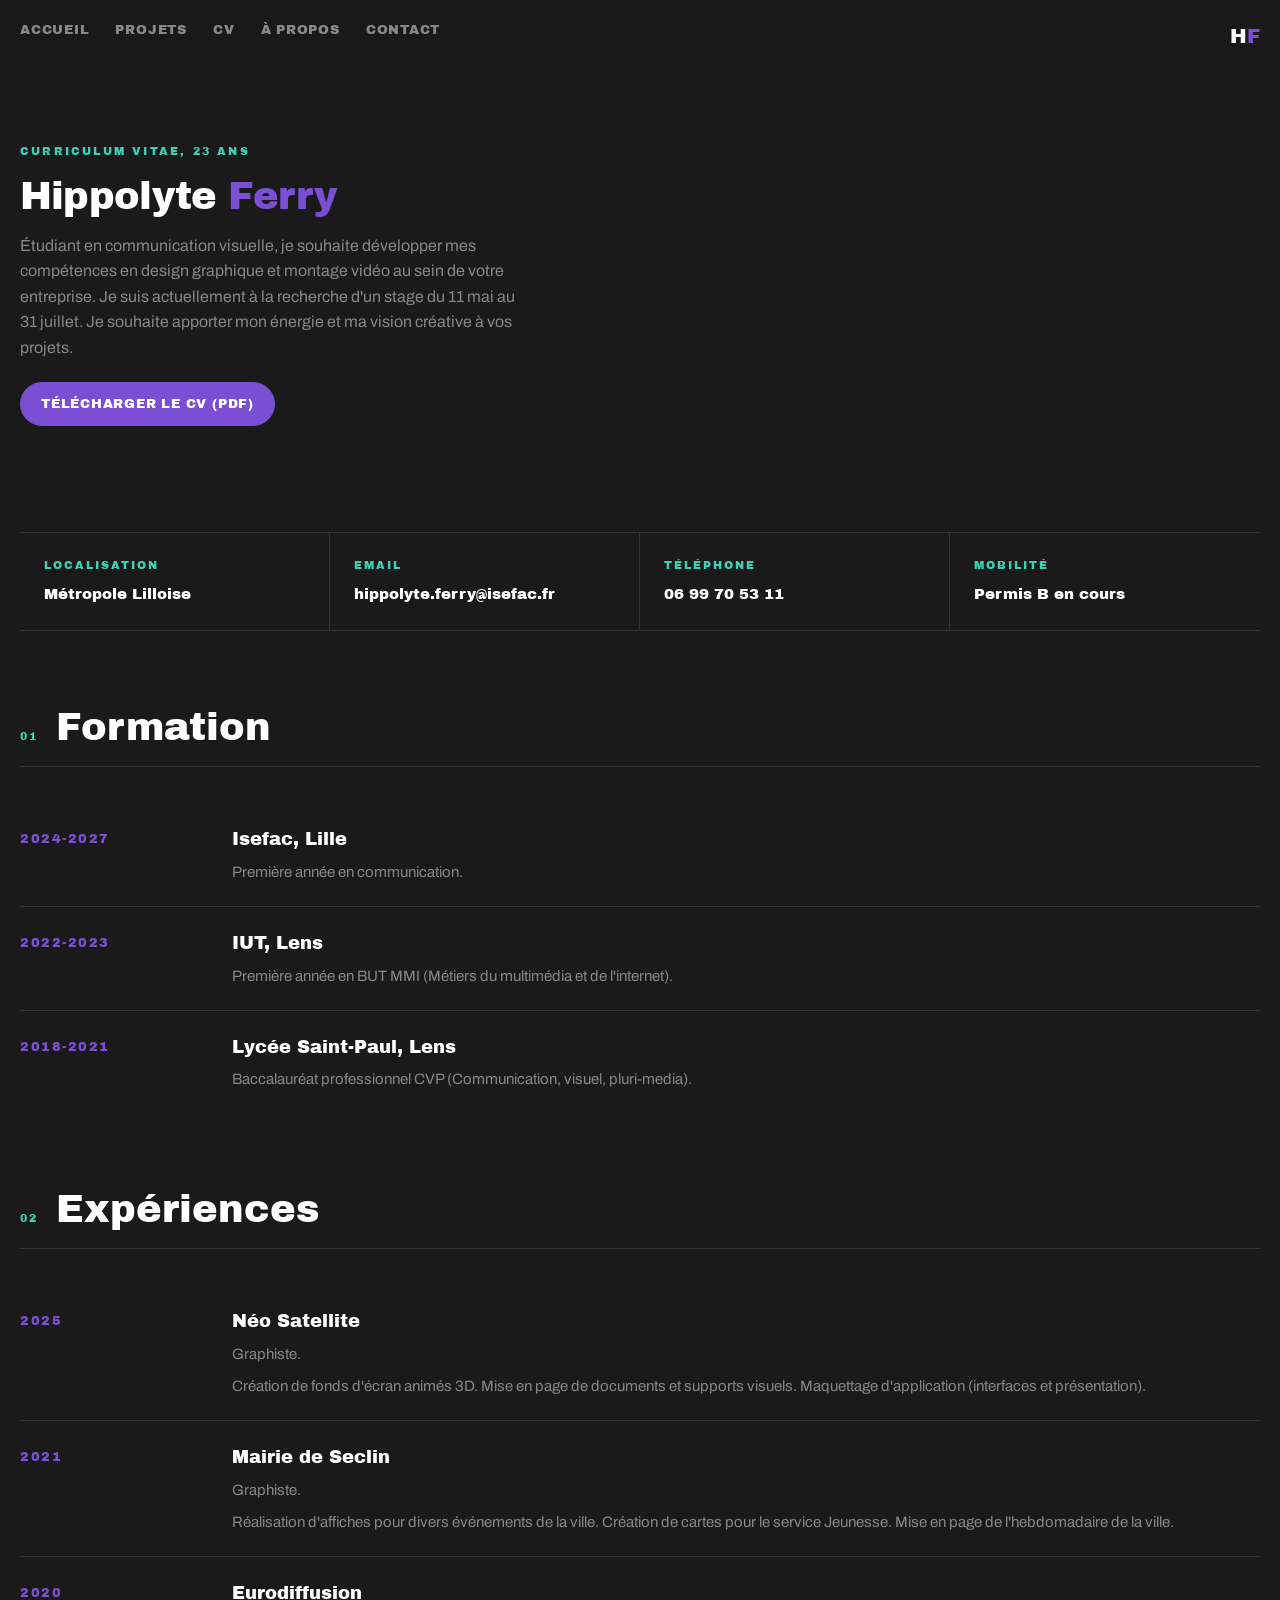
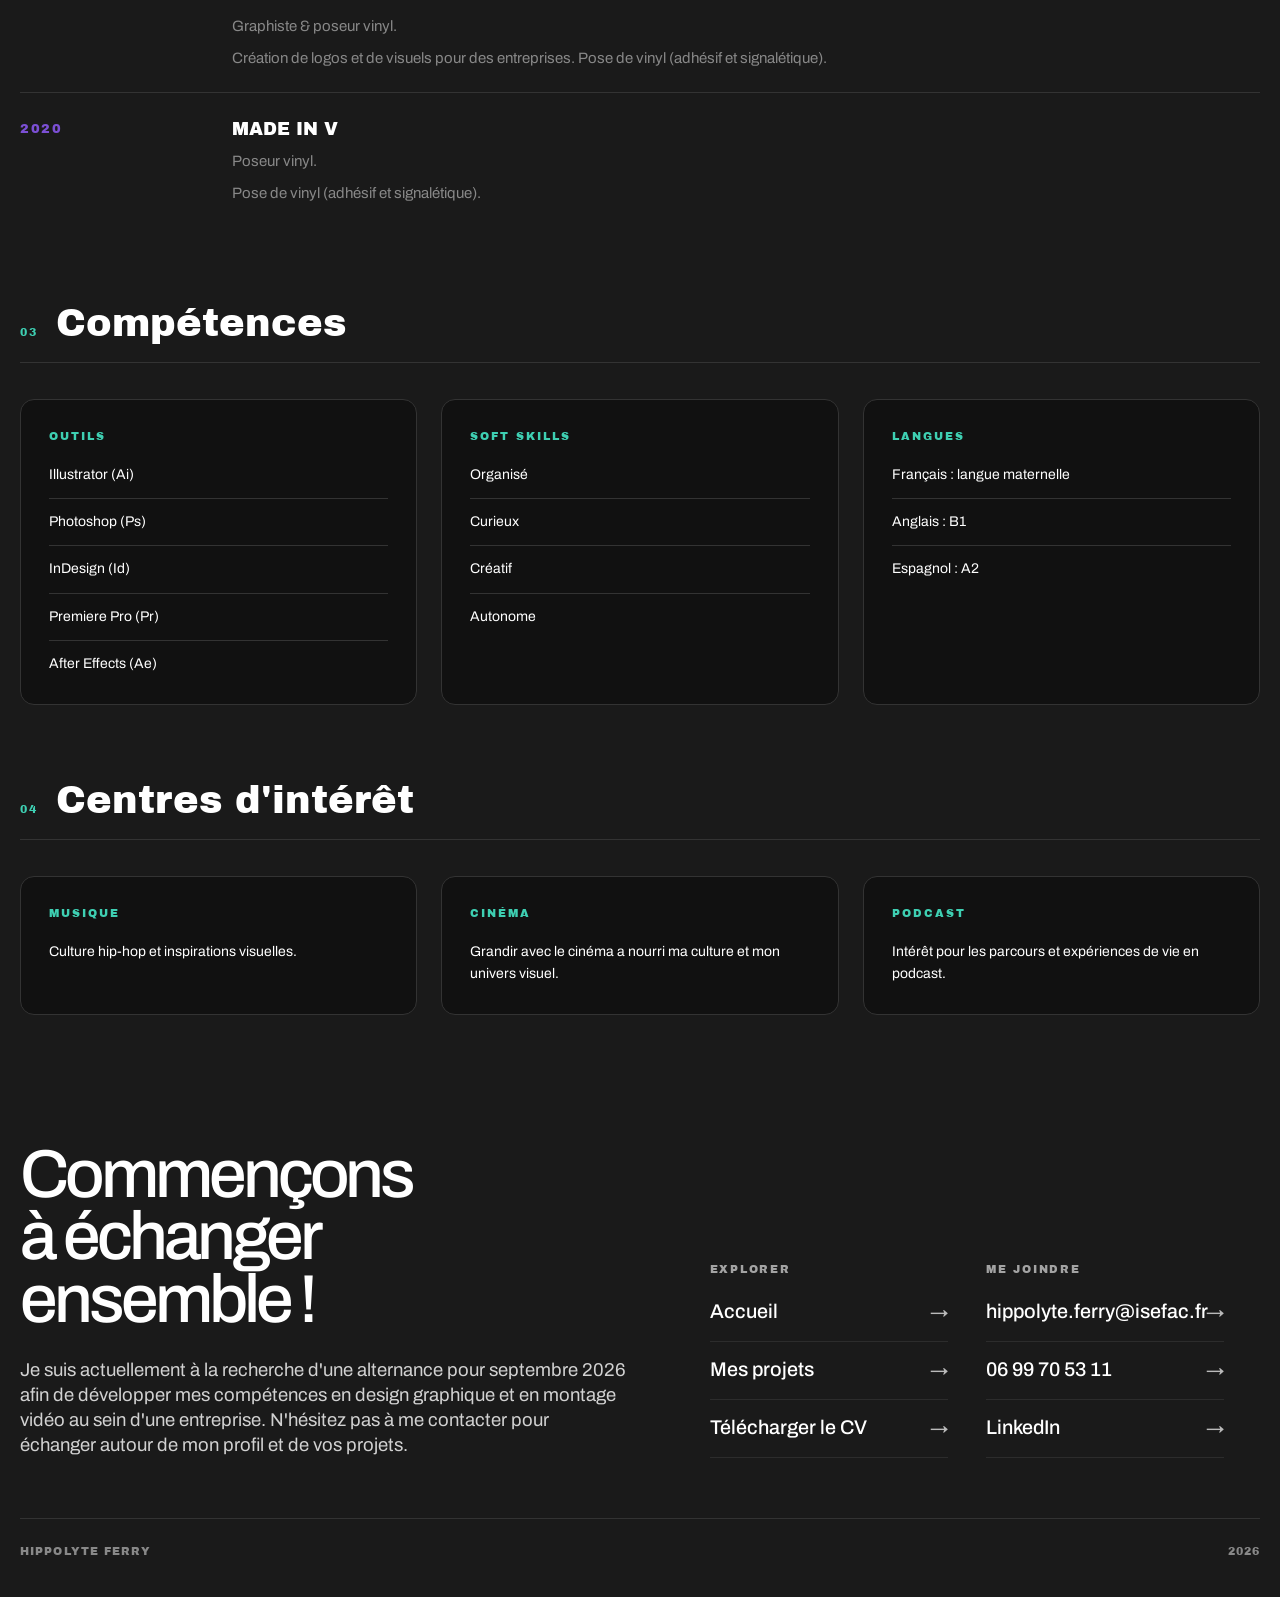
==== cv.html @ 92260481 "Initial portfolio upload" ====
<!DOCTYPE html>
<html lang="fr">
  <head>
    <meta charset="UTF-8" />
    <meta name="viewport" content="width=device-width, initial-scale=1.0" />
    <title>CV | Hippolyte Ferry</title>
    <meta name="description" content="Curriculum vitae d'Hippolyte Ferry, étudiant en communication visuelle, designer graphique et audiovisuel." />
    <link rel="preconnect" href="https://fonts.googleapis.com" />
    <link rel="preconnect" href="https://fonts.gstatic.com" crossorigin />
    <link href="https://fonts.googleapis.com/css2?family=Archivo:wght@400;500;600&family=Archivo+Black&display=swap" rel="stylesheet" />
    <link rel="stylesheet" href="styles.css" />
  </head>
  <body>
    <div class="scroll-progress" aria-hidden="true"></div>

    <div class="site-shell">
      <header class="site-header">
        <nav class="site-nav" aria-label="Navigation principale">
          <a href="index.html">Accueil</a>
          <a href="projets.html">Projets</a>
          <a href="cv.html">CV</a>
          <a href="index.html#about">À propos</a>
          <a href="index.html#contact">Contact</a>
        </nav>
        <a class="brand" href="index.html" aria-label="Retour à l'accueil">H<span>F</span></a>
      </header>

      <main id="top">
        <section class="case-intro reveal">
          <p class="eyebrow">Curriculum vitae, 23 ans</p>
          <h1>Hippolyte <em style="color:var(--c-purple);font-style:normal">Ferry</em></h1>
          <p class="case-lede">
            Étudiant en communication visuelle, je souhaite développer mes
            compétences en design graphique et montage vidéo au sein de votre
            entreprise. Je suis actuellement à la recherche d'un stage du
            11 mai au 31 juillet. Je souhaite apporter mon énergie et ma
            vision créative à vos projets.
          </p>
          <div class="hero-actions">
            <a class="button button--primary" href="assets/media/cv/cv-ferry-hippolyte.pdf" download>
              Télécharger le CV (PDF)
            </a>
          </div>
        </section>

        <section class="cv-meta reveal">
          <div class="cv-meta__item">
            <span>Localisation</span>
            <strong>Métropole Lilloise</strong>
          </div>
          <div class="cv-meta__item">
            <span>Email</span>
            <strong>hippolyte.ferry@isefac.fr</strong>
          </div>
          <div class="cv-meta__item">
            <span>Téléphone</span>
            <strong>06 99 70 53 11</strong>
          </div>
          <div class="cv-meta__item">
            <span>Mobilité</span>
            <strong>Permis B en cours</strong>
          </div>
        </section>

        <section class="cv-section">
          <header class="cv-section__head reveal">
            <p class="eyebrow">01</p>
            <h2>Formation</h2>
          </header>
          <div class="cv-timeline">
            <article class="cv-entry reveal">
              <div class="cv-entry__date"><span>2024-2027</span></div>
              <div class="cv-entry__body">
                <h3>Isefac, Lille</h3>
                <p>Première année en communication.</p>
              </div>
            </article>
            <article class="cv-entry reveal">
              <div class="cv-entry__date"><span>2022-2023</span></div>
              <div class="cv-entry__body">
                <h3>IUT, Lens</h3>
                <p>Première année en BUT MMI (Métiers du multimédia et de l'internet).</p>
              </div>
            </article>
            <article class="cv-entry reveal">
              <div class="cv-entry__date"><span>2018-2021</span></div>
              <div class="cv-entry__body">
                <h3>Lycée Saint-Paul, Lens</h3>
                <p>Baccalauréat professionnel CVP (Communication, visuel, pluri-media).</p>
              </div>
            </article>
          </div>
        </section>

        <section class="cv-section">
          <header class="cv-section__head reveal">
            <p class="eyebrow">02</p>
            <h2>Expériences</h2>
          </header>
          <div class="cv-timeline">
            <article class="cv-entry reveal">
              <div class="cv-entry__date"><span>2025</span></div>
              <div class="cv-entry__body">
                <h3>Néo Satellite</h3>
                <p>Graphiste.</p>
                <p>Création de fonds d'écran animés 3D. Mise en page de documents et supports visuels. Maquettage d'application (interfaces et présentation).</p>
              </div>
            </article>
            <article class="cv-entry reveal">
              <div class="cv-entry__date"><span>2021</span></div>
              <div class="cv-entry__body">
                <h3>Mairie de Seclin</h3>
                <p>Graphiste.</p>
                <p>Réalisation d'affiches pour divers événements de la ville. Création de cartes pour le service Jeunesse. Mise en page de l'hebdomadaire de la ville.</p>
              </div>
            </article>
            <article class="cv-entry reveal">
              <div class="cv-entry__date"><span>2020</span></div>
              <div class="cv-entry__body">
                <h3>Eurodiffusion</h3>
                <p>Graphiste & poseur vinyl.</p>
                <p>Création de logos et de visuels pour des entreprises. Pose de vinyl (adhésif et signalétique).</p>
              </div>
            </article>
            <article class="cv-entry reveal">
              <div class="cv-entry__date"><span>2020</span></div>
              <div class="cv-entry__body">
                <h3>MADE IN V</h3>
                <p>Poseur vinyl.</p>
                <p>Pose de vinyl (adhésif et signalétique).</p>
              </div>
            </article>
          </div>
        </section>

        <section class="cv-section">
          <header class="cv-section__head reveal">
            <p class="eyebrow">03</p>
            <h2>Compétences</h2>
          </header>
          <div class="cv-skills reveal">
            <div class="cv-skill-group">
              <span class="cv-skill-label">Outils</span>
              <ul>
                <li>Illustrator (Ai)</li>
                <li>Photoshop (Ps)</li>
                <li>InDesign (Id)</li>
                <li>Premiere Pro (Pr)</li>
                <li>After Effects (Ae)</li>
              </ul>
            </div>
            <div class="cv-skill-group">
              <span class="cv-skill-label">Soft skills</span>
              <ul>
                <li>Organisé</li>
                <li>Curieux</li>
                <li>Créatif</li>
                <li>Autonome</li>
              </ul>
            </div>
            <div class="cv-skill-group">
              <span class="cv-skill-label">Langues</span>
              <ul>
                <li>Français : langue maternelle</li>
                <li>Anglais : B1</li>
                <li>Espagnol : A2</li>
              </ul>
            </div>
          </div>
        </section>

        <section class="cv-section">
          <header class="cv-section__head reveal">
            <p class="eyebrow">04</p>
            <h2>Centres d'intérêt</h2>
          </header>
          <div class="cv-skills reveal">
            <div class="cv-skill-group">
              <span class="cv-skill-label">Musique</span>
              <ul>
                <li>Culture hip-hop et inspirations visuelles.</li>
              </ul>
            </div>
            <div class="cv-skill-group">
              <span class="cv-skill-label">Cinéma</span>
              <ul>
                <li>Grandir avec le cinéma a nourri ma culture et mon univers visuel.</li>
              </ul>
            </div>
            <div class="cv-skill-group">
              <span class="cv-skill-label">Podcast</span>
              <ul>
                <li>Intérêt pour les parcours et expériences de vie en podcast.</li>
              </ul>
            </div>
          </div>
        </section>

        <section class="contact-section reveal" id="contact" style="margin-top: clamp(80px, 10vw, 140px)">
          <div class="contact-layout">
            <div class="contact-copy">
              <h2>Commençons à échanger ensemble !</h2>
              <p class="contact-intro">
                Je suis actuellement à la recherche d'une alternance pour
                septembre 2026 afin de développer mes compétences en design
                graphique et en montage vidéo au sein d'une entreprise.
                N'hésitez pas à me contacter pour échanger autour de mon
                profil et de vos projets.
              </p>
            </div>

            <div class="contact-columns" aria-label="Liens de contact">
              <div class="contact-column">
                <span class="contact-column__label">Explorer</span>
                <a class="contact-link" href="index.html">
                  <span>Accueil</span>
                  <span class="contact-link__arrow" aria-hidden="true">&rarr;</span>
                </a>
                <a class="contact-link" href="projets.html">
                  <span>Mes projets</span>
                  <span class="contact-link__arrow" aria-hidden="true">&rarr;</span>
                </a>
                <a class="contact-link" href="assets/media/cv/cv-ferry-hippolyte.pdf" download>
                  <span>Télécharger le CV</span>
                  <span class="contact-link__arrow" aria-hidden="true">&rarr;</span>
                </a>
              </div>

              <div class="contact-column">
                <span class="contact-column__label">Me joindre</span>
                <a class="contact-link contact-link--primary" href="mailto:hippolyte.ferry@isefac.fr">
                  <span>hippolyte.ferry@isefac.fr</span>
                  <span class="contact-link__arrow" aria-hidden="true">&rarr;</span>
                </a>
                <a class="contact-link" href="tel:+33699705311">
                  <span>06 99 70 53 11</span>
                  <span class="contact-link__arrow" aria-hidden="true">&rarr;</span>
                </a>
                <a class="contact-link" href="https://www.linkedin.com/in/hippolyte-ferry-4ab2b821a/" target="_blank" rel="noreferrer">
                  <span>LinkedIn</span>
                  <span class="contact-link__arrow" aria-hidden="true">&rarr;</span>
                </a>
              </div>
            </div>
          </div>
        </section>
      </main>

      <footer class="site-footer">
        <span>Hippolyte Ferry</span>
        <span id="year"></span>
      </footer>
    </div>

    <button class="scroll-top" aria-label="Retour en haut">↑</button>

    <script src="script.js"></script>
  </body>
</html>
---- styles.css ----
:root {
  --c-bg: #1a1a1a;
  --c-bg-dark: #111111;
  --c-surface: #222222;
  --c-border: #333333;
  --c-white: #ffffff;
  --c-grey: #888888;
  --c-purple: #7b4fd4;
  --c-purple-light: #9d6fe8;
  --c-teal: #3ecfb2;
  --f-main: 'Archivo Black', sans-serif;
  --f-body: 'Archivo', sans-serif;
  --max-width: 1440px;
  --r-sm: 6px;
  --r-md: 14px;
  --r-lg: 24px;
  --r-pill: 999px;
  --radius-lg: var(--r-lg);
  --radius-md: var(--r-md);
  --radius-sm: var(--r-sm);
}

*, *::before, *::after { box-sizing: border-box; margin: 0; padding: 0; }

html { scroll-behavior: smooth; }

body {
  background: var(--c-bg);
  color: var(--c-white);
  font-family: var(--f-body);
  font-size: 16px;
  line-height: 1.6;
  -webkit-font-smoothing: antialiased;
}

img { display: block; width: 100%; }

a { color: inherit; text-decoration: none; }

a:focus-visible,
.button:focus-visible {
  outline: 2px solid var(--c-purple);
  outline-offset: 4px;
}

p { margin: 0; color: var(--c-grey); line-height: 1.6; }

h1, h2, h3 {
  margin: 0;
  font-family: var(--f-main);
  font-weight: 400;
}

ul { margin: 0; padding: 0; list-style: none; }

.site-shell {
  width: min(calc(100% - 40px), var(--max-width));
  margin: 0 auto;
}

/* ── HEADER ── */
.site-header {
  position: sticky;
  top: 0;
  z-index: 20;
  display: flex;
  align-items: center;
  justify-content: space-between;
  padding: 20px 0;
  background: rgba(26, 26, 26, 0.95);
  backdrop-filter: blur(10px);
  border-bottom: 1px solid transparent;
  transition: border-color 220ms ease;
}

.site-header.is-scrolled { border-bottom-color: var(--c-border); }

.brand {
  font-family: var(--f-main);
  font-size: 20px;
  color: var(--c-white);
  letter-spacing: 0;
  text-transform: none;
  transition: opacity 180ms ease;
}

.brand:hover { opacity: 0.8; }

.brand span { color: var(--c-purple); }

.site-nav {
  display: flex;
  gap: 26px;
  align-items: center;
}

.site-nav a {
  font-family: var(--f-main);
  font-size: 13px;
  letter-spacing: 0.06em;
  text-transform: uppercase;
  color: var(--c-grey);
  transition: color 180ms ease;
}

.site-nav a:hover { color: var(--c-purple-light); }
/* ── HERO ── */
.hero,
.project-hero {
  min-height: calc(100vh - 96px);
  display: grid;
  grid-template-columns: minmax(0, 1.15fr) minmax(300px, 0.85fr);
  align-items: center;
  gap: clamp(32px, 5vw, 72px);
  padding: clamp(36px, 6vw, 76px) 0 56px;
}

.hero-copy,
.project-hero__copy {
  display: grid;
  gap: 20px;
}

.hero-headline {
  font-family: var(--f-main);
  font-size: clamp(30px, 4.2vw, 52px);
  line-height: 1.08;
  color: var(--c-white);
  display: grid;
  gap: 6px;
  text-transform: uppercase;
}

.hero-headline .hero-line {
  display: block;
}

.hero-headline em {
  font-style: normal;
  color: var(--c-purple);
}

.hero-headline s {
  color: var(--c-white-60, rgba(255, 255, 255, 0.45));
  text-decoration-thickness: 3px;
  text-decoration-color: var(--c-teal);
  margin-right: 8px;
}

.hero-tags {
  display: flex;
  flex-wrap: wrap;
  align-items: center;
  gap: 14px;
  font-family: var(--f-main);
  font-size: 13px;
  letter-spacing: 0.18em;
  text-transform: uppercase;
  color: var(--c-white);
  margin-top: 6px;
}

.hero-tags .hero-star {
  color: var(--c-teal);
  font-size: 16px;
  line-height: 1;
}

.eyebrow {
  font-family: var(--f-main);
  font-size: 11px;
  text-transform: uppercase;
  letter-spacing: 0.2em;
  color: var(--c-teal);
}

.hero-actions {
  display: flex;
  flex-wrap: wrap;
  gap: 16px;
  margin-top: 6px;
}

/* ── BUTTONS ── */
.button {
  display: inline-flex;
  align-items: center;
  justify-content: center;
  min-height: 44px;
  padding: 0 20px;
  border-radius: var(--r-pill);
  border: 1px solid var(--c-border);
  font-family: var(--f-main);
  font-size: 13px;
  letter-spacing: 0.06em;
  text-transform: uppercase;
  transition: transform 180ms ease, background 180ms ease, border-color 180ms ease, color 180ms ease;
}

.button--primary {
  background: var(--c-purple);
  color: var(--c-white);
  border-color: var(--c-purple);
}

.button--primary:hover {
  transform: translateY(-2px);
  background: var(--c-purple-light);
  border-color: var(--c-purple-light);
}

.button--ghost {
  background: transparent;
  color: var(--c-white);
}

.button--ghost:hover {
  transform: translateY(-2px);
  border-color: var(--c-purple);
  color: var(--c-purple-light);
}

/* ── HERO PANEL ── */
.hero-panel,
.project-hero__media {
  position: relative;
}

.panel-frame,
.project-hero__media img,
.project-note,
.about-card,
.contact-section,
.overview-card {
  border-radius: var(--r-lg);
  background: var(--c-bg-dark);
  border: 1px solid var(--c-border);
  overflow: hidden;
}

.project-media {
  border-radius: 0;
  background: var(--c-bg-dark);
  border: 1px solid var(--c-border);
  overflow: hidden;
}

.story-media,
.gallery-panel {
  border-radius: 0;
  background: transparent;
  overflow: hidden;
}

.panel-frame { padding: 28px; }

.panel-kicker {
  max-width: 18rem;
  font-size: 0.95rem;
  color: var(--c-grey);
}

.panel-stack {
  display: grid;
  grid-template-columns: repeat(2, minmax(0, 1fr));
  gap: 14px;
  margin: 28px 0;
}

.panel-stat {
  padding: 18px;
  border-radius: var(--r-sm);
  background: var(--c-surface);
  border: 1px solid var(--c-border);
}

.panel-stat span,
.overview-card span {
  display: block;
  margin-bottom: 10px;
  font-family: var(--f-main);
  font-size: 11px;
  text-transform: uppercase;
  letter-spacing: 0.18em;
  color: var(--c-grey);
}

.panel-stat strong {
  font-family: var(--f-main);
  font-size: 14px;
  font-weight: 400;
  color: var(--c-white);
  line-height: 1.35;
}

.hero-photo {
  position: relative;
  display: flex;
  align-items: center;
  justify-content: center;
}

.photo-sticker {
  position: relative;
  width: 100%;
  max-width: 420px;
  aspect-ratio: 1;
  border-radius: 50%;
  overflow: hidden;
  border: 6px solid var(--c-purple-light);
  box-shadow:
    0 0 0 2px var(--c-purple),
    0 24px 60px rgba(123, 79, 212, 0.4);
  transform: rotate(-6deg);
  transition: transform 400ms ease;
  background: var(--c-bg-dark);
}

.photo-sticker:hover { transform: rotate(0deg) scale(1.03); }

.photo-sticker img {
  width: 100%;
  height: 100%;
  object-fit: cover;
  display: block;
}

.about-folder {
  max-width: min(100%, 780px);
}

.about-folder__body {
  padding: clamp(24px, 2.8vw, 34px);
}

.about-folder__body h2,
.about-folder__body h3 {
  font-size: clamp(1.4rem, 2vw, 1.8rem);
}

.about-folder__body .about-text {
  max-width: 39rem;
}

.about-folder__body .about-text p {
  font-size: clamp(1.02rem, 1.2vw, 1.14rem);
  line-height: 1.55;
}

/* ── SECTIONS ── */
.section-heading,
.projects-toolbar,
.contact-section,
.project-overview,
.story-grid,
.gallery-grid,
.next-project {
  margin-top: clamp(56px, 7vw, 96px);
}

.heading-row {
  display: grid;
  grid-template-columns: minmax(0, 1.2fr) minmax(260px, 0.7fr);
  gap: 24px;
  align-items: end;
}

.heading-row h2,
.overview-copy h2,
.story-text h2,
.contact-section h2 {
  max-width: 16ch;
  font-size: clamp(1.9rem, 3.4vw, 3rem);
  line-height: 1.02;
  color: var(--c-white);
}

/* ── FILTER ── */
.projects-toolbar {
  display: flex;
  align-items: center;
  justify-content: space-between;
  gap: 20px;
}

.filter-group {
  display: flex;
  flex-wrap: wrap;
  gap: 12px;
}

.filter-chip {
  appearance: none;
  border: 1px solid var(--c-border);
  background: transparent;
  color: var(--c-grey);
  min-height: 40px;
  padding: 0 18px;
  border-radius: var(--r-sm);
  font-family: var(--f-main);
  font-size: 11px;
  letter-spacing: 0.12em;
  text-transform: uppercase;
  cursor: pointer;
  transition: color 180ms ease, border-color 180ms ease, background 180ms ease;
}

.filter-chip:hover {
  color: var(--c-purple-light);
  border-color: var(--c-purple);
}

.filter-chip.is-active {
  background: var(--c-purple);
  color: var(--c-white);
  border-color: var(--c-purple);
}

/* ── PROJECTS GRID ── */
.projects-grid {
  display: grid;
  grid-template-columns: 1fr 1fr;
  gap: 16px;
  margin-top: 24px;
}

.project-card,
.project-note { min-height: 0; }

.project-card {
  position: relative;
  display: block;
  border-radius: var(--r-md);
  overflow: hidden;
  cursor: pointer;
}

/* Image remplit toute la carte */
.project-card .project-media {
  aspect-ratio: 16 / 9;
  position: relative;
  overflow: hidden;
}

.project-card .project-media img,
.project-card .project-media video {
  width: 100%;
  height: 100%;
  object-fit: cover;
  object-position: center;
  display: block;
  transition: transform 600ms cubic-bezier(0.25, 0.46, 0.45, 0.94);
}

.project-card:hover .project-media img,
.project-card:hover .project-media video {
  transform: scale(1.06);
}

.project-card[hidden] { display: none; }

/* Rectangle pleine largeur */
.project-card--full { grid-column: 1 / -1; }
.project-card--full .project-media { aspect-ratio: 16 / 7; }

.project-note {
  grid-column: 1 / -1;
  padding: 22px;
  display: grid;
  align-content: end;
  gap: 16px;
  background: var(--c-surface);
  border: 1px solid var(--c-border);
  border-radius: var(--r-md);
}

.project-note h3 {
  font-size: clamp(1.5rem, 2.6vw, 2.4rem);
  line-height: 1.0;
  max-width: 9ch;
  color: var(--c-white);
}

.project-media {
  position: relative;
  border-radius: 0;
  border: 0;
  background: var(--c-surface);
  overflow: hidden;
}

/* ── PLACEHOLDERS ── */
.project-placeholder {
  display: flex;
  align-items: center;
  justify-content: center;
  min-height: 170px;
  position: relative;
}

.project-placeholder::after {
  content: "";
  position: absolute;
  inset: 0;
  background:
    repeating-linear-gradient(
      45deg,
      transparent 0,
      transparent 14px,
      rgba(255, 255, 255, 0.02) 14px,
      rgba(255, 255, 255, 0.02) 15px
    );
  pointer-events: none;
}

.placeholder-label {
  font-family: var(--f-main);
  font-size: clamp(56px, 8vw, 96px);
  color: rgba(255, 255, 255, 0.12);
  letter-spacing: 0.05em;
  position: relative;
  z-index: 1;
}

.placeholder--01 { background: linear-gradient(135deg, #2a1a55, #111111); }
.placeholder--02 { background: linear-gradient(135deg, #1a2d3a, #111111); }
.placeholder--03 { background: linear-gradient(135deg, #3a1a2a, #111111); }
.placeholder--04 { background: linear-gradient(135deg, #1a3a2a, #111111); }
.placeholder--05 { background: linear-gradient(135deg, #3a2a1a, #111111); }
.placeholder--06 { background: linear-gradient(135deg, #2a1a3a, #111111); }
.placeholder--audio-01 { background: linear-gradient(135deg, var(--c-purple), #1a1a1a); }
.placeholder--audio-02 { background: linear-gradient(135deg, #111111, var(--c-purple) 80%, var(--c-teal)); }

.project-card--poster .project-media {
  padding: 18px;
  background: var(--c-surface);
}

.project-card--poster .project-media img {
  object-fit: contain;
  object-position: center top;
}

.project-card--showcase {
  grid-template-rows: clamp(240px, 24vw, 360px) auto;
}

.project-card--showcase .project-media {
  padding: 18px;
  background: var(--c-surface);
}

.project-card--showcase .project-media img {
  object-fit: contain;
  object-position: center;
}

.project-media img {
  height: 100%;
  object-fit: cover;
}

.project-hero__media img,
.story-media img,
.gallery-panel img {
  height: auto;
  width: 100%;
  display: block;
  object-fit: contain;
}

.project-meta {
  position: absolute;
  bottom: 0;
  left: 0;
  right: 0;
  padding: clamp(16px, 2vw, 28px);
  padding-top: clamp(48px, 8vw, 80px);
  background: linear-gradient(to top, rgba(0,0,0,0.82) 0%, rgba(0,0,0,0.4) 60%, transparent 100%);
  display: flex;
  flex-direction: column;
  gap: 6px;
  transition: opacity 220ms ease;
}

/* Description masquée par défaut, visible au hover */
.project-meta > span:not(.project-category) {
  font-size: 13px;
  line-height: 1.5;
  color: rgba(255,255,255,0.72);
  max-width: 52ch;
  opacity: 0;
  transform: translateY(6px);
  transition: opacity 250ms ease, transform 250ms ease;
}

.project-card:hover .project-meta > span:not(.project-category) {
  opacity: 1;
  transform: translateY(0);
}

.project-category {
  display: inline-flex;
  align-items: center;
  width: fit-content;
  min-height: 24px;
  padding: 0 10px;
  border-radius: var(--r-sm);
  background: rgba(255,255,255,0.12);
  border: 1px solid rgba(255,255,255,0.18);
  backdrop-filter: blur(6px);
  font-family: var(--f-main);
  font-size: 10px;
  letter-spacing: 0.12em;
  text-transform: uppercase;
  color: rgba(255,255,255,0.8);
}

.project-meta p {
  font-family: var(--f-main);
  font-size: 11px;
  letter-spacing: 0.18em;
  text-transform: uppercase;
  color: rgba(255,255,255,0.6);
}

.project-meta h3 {
  font-size: clamp(1rem, 1.4vw, 1.4rem);
  line-height: 1.1;
  color: var(--c-white);
}

/* ── ABOUT ── */
.about-section {
  padding: clamp(64px, 10vw, 112px) 0;
  border-top: 1px solid var(--c-border);
}

.about-grid {
  display: grid;
  grid-template-columns: 1fr 1fr;
  gap: clamp(40px, 6vw, 96px);
  margin-top: clamp(28px, 3.5vw, 44px);
  align-items: start;
}

.about-main h2 {
  font-size: clamp(2rem, 3.6vw, 3.4rem);
  line-height: 1.05;
  letter-spacing: -0.02em;
  margin-bottom: clamp(20px, 2.5vw, 32px);
}

.about-lead {
  font-family: var(--f-body);
  font-size: 1.05rem;
  line-height: 1.75;
  color: rgba(255, 255, 255, 0.72);
}

.about-side p {
  font-family: var(--f-body);
  font-size: 0.92rem;
  line-height: 1.75;
  color: rgba(255, 255, 255, 0.5);
  margin-bottom: 16px;
}

.about-tags {
  list-style: none;
  padding: 0;
  margin-top: clamp(24px, 3vw, 36px);
  display: flex;
  flex-wrap: wrap;
  gap: 8px;
}

.about-tags li {
  font-family: var(--f-body);
  font-size: 11px;
  letter-spacing: 0.1em;
  text-transform: uppercase;
  color: var(--c-teal);
  border: 1px solid rgba(62, 207, 178, 0.3);
  border-radius: var(--r-pill);
  padding: 6px 14px;
}

@media (max-width: 768px) {
  .about-grid { grid-template-columns: 1fr; }
}

/* ── ABOUT FOLDER ── */
.about-folder {
  width: min(820px, 100%);
  margin: clamp(48px, 7vw, 88px) auto clamp(24px, 4vw, 56px);
  transform-origin: center;
}

.about-folder.reveal {
  opacity: 0;
  transition: transform 400ms ease, opacity 650ms ease;
  transform: perspective(1100px) translateY(24px) rotate(-0.8deg)
    rotateX(var(--about-rx, 0deg)) rotateY(var(--about-ry, 0deg)) scale(var(--about-sc, 1));
}

.about-folder.reveal.is-visible {
  opacity: 1;
  transform: perspective(1100px) translateY(0) rotate(-0.8deg)
    rotateX(var(--about-rx, 0deg)) rotateY(var(--about-ry, 0deg)) scale(var(--about-sc, 1));
}

.about-folder.is-hovered { --about-sc: 1.005; }

.about-folder__tabs {
  display: flex;
  gap: 10px;
  padding-left: clamp(20px, 4vw, 40px);
  position: relative;
  z-index: 2;
}

.about-folder__tab {
  display: inline-flex;
  align-items: center;
  gap: 10px;
  padding: 14px 24px 26px;
  margin-bottom: -18px;
  border-radius: 18px 18px 0 0;
  font-family: var(--f-main);
  font-size: clamp(11px, 1.1vw, 13px);
  letter-spacing: 0.04em;
  text-transform: uppercase;
  color: rgba(255, 255, 255, 0.55);
  background: var(--c-surface);
  transition: color 0.2s ease, transform 0.2s ease;
}

.about-folder__tab.is-active {
  background: var(--c-purple);
  color: var(--c-white);
}

.about-folder__tab--accent {
  background: var(--c-teal);
  color: #08110f;
}

.about-folder__hex {
  width: 16px;
  height: 16px;
  background: currentColor;
  opacity: 0.85;
  clip-path: polygon(50% 0, 100% 25%, 100% 75%, 50% 100%, 0 75%, 0 25%);
}

.about-folder__body {
  position: relative;
  border-radius: clamp(18px, 2vw, 26px);
  background: var(--c-purple);
  padding: clamp(28px, 3.4vw, 44px);
  overflow: hidden;
  box-shadow:
    0 2px 0 rgba(255, 255, 255, 0.14) inset,
    0 36px 70px -24px rgba(0, 0, 0, 0.7),
    0 18px 40px -28px rgba(123, 79, 212, 0.7);
}

.about-folder__body::after {
  content: "";
  position: absolute;
  inset: 0;
  background: radial-gradient(
    260px circle at var(--about-mx, 50%) var(--about-my, 0%),
    rgba(255, 255, 255, 0.1),
    transparent 60%
  );
  opacity: 0;
  transition: opacity 280ms ease;
  pointer-events: none;
}

.about-folder.is-hovered .about-folder__body::after { opacity: 0.65; }

/* apparition en cascade */
.about-folder.is-armed .about-anim {
  opacity: 0;
  transform: translateY(16px);
}

.about-anim {
  transition: opacity 650ms ease, transform 650ms ease;
}

.about-folder.is-revealed .about-anim {
  opacity: 1;
  transform: none;
}

/* surlignage progressif au scroll — chaque mot s'illumine */
.about-word {
  --word-progress: 0;
  display: inline-block;
  color: var(--c-white);
  opacity: var(--word-opacity, 0.18);
  transform: translate3d(0, var(--word-shift, 0.32em), 0);
  text-shadow: 0 0 var(--word-glow, 0px) rgba(255, 255, 255, 0.16);
  transition:
    opacity 180ms linear,
    transform 180ms ease-out,
    text-shadow 180ms ease-out,
    color 180ms ease;
}

.about-word.is-lit {
  opacity: 1;
  transform: translate3d(0, 0, 0);
  color: var(--c-white);
}

/* mots-clés surlignés — balayage teal */
.about-kw {
  position: relative;
  color: var(--c-white);
  padding: 0 3px;
  border-radius: 4px;
  background-image: linear-gradient(var(--c-teal), var(--c-teal));
  background-repeat: no-repeat;
  background-position: 0 92%;
  background-size: 0% 0.16em;
  transition: background-size 600ms cubic-bezier(0.22, 1, 0.36, 1), color 220ms ease;
  cursor: default;
}

.about-folder.is-revealed .about-kw { background-size: 100% 0.16em; }

/* au survol : le trait se remplit en pavé teal */
.about-folder.is-revealed .about-kw:hover {
  background-size: 100% 100%;
  background-position: 0 0;
  color: #08110f;
}

.about-folder.is-revealed .about-kw:hover .about-word { color: #08110f; }

.about-folder__pill {
  display: inline-flex;
  align-items: center;
  padding: 9px 20px;
  border-radius: var(--r-pill);
  background: var(--c-teal);
  color: #08110f;
  font-family: var(--f-main);
  font-size: clamp(12px, 1.2vw, 14px);
  letter-spacing: 0.01em;
}

.about-folder__title {
  margin-top: 0;
  font-family: var(--f-main);
  font-size: clamp(1.7rem, 3vw, 2.6rem);
  line-height: 1.04;
  color: var(--c-white);
  max-width: 22ch;
}

.about-folder__body .about-text {
  position: relative;
  margin-top: clamp(18px, 2.2vw, 26px);
  max-width: 70ch;
  display: grid;
  gap: 13px;
}

.about-folder__body .about-text::after {
  content: "";
  position: absolute;
  inset: -6% -8%;
  background: linear-gradient(
    90deg,
    transparent 0%,
    rgba(255, 255, 255, 0.02) 34%,
    rgba(255, 255, 255, 0.1) 50%,
    rgba(255, 255, 255, 0.02) 66%,
    transparent 100%
  );
  opacity: var(--about-sheen-opacity, 0);
  transform: translate3d(var(--about-sheen-x, -60%), 0, 0);
  transition: opacity 180ms linear, transform 180ms linear;
  pointer-events: none;
  mix-blend-mode: screen;
}

.about-folder__body .about-text p {
  color: rgba(255, 255, 255, 0.82);
  font-size: 1rem;
  line-height: 1.7;
}

.about-folder__body .about-text .about-lead {
  color: var(--c-white);
  font-size: 1.1rem;
  line-height: 1.6;
}

/* ── CONTACT ── */
.contact-section {
  position: relative;
  margin-top: clamp(80px, 10vw, 140px);
  margin-bottom: 60px;
  padding: 0;
  border: 0;
  border-radius: 0;
  background: transparent;
  overflow: visible;
}

.contact-layout {
  display: grid;
  grid-template-columns: minmax(0, 1.08fr) minmax(420px, 0.92fr);
  gap: clamp(54px, 8vw, 138px);
  align-items: start;
}

.contact-copy {
  display: grid;
  gap: 28px;
  max-width: 820px;
}

.contact-section h2 {
  max-width: 8.4ch;
  font-family: var(--f-body);
  font-size: clamp(4rem, 5.55vw, 5.9rem);
  font-weight: 500;
  line-height: 0.92;
  letter-spacing: -0.06em;
  color: var(--c-white);
}

.contact-intro {
  max-width: 38rem;
  color: rgba(255, 255, 255, 0.8);
  font-size: clamp(1.3rem, 1.8vw, 1.75rem);
  line-height: 1.28;
}

.contact-columns {
  display: grid;
  grid-template-columns: repeat(2, minmax(0, 1fr));
  gap: 24px clamp(24px, 3vw, 44px);
  align-self: end;
  padding-top: clamp(14px, 4vw, 52px);
  padding-right: clamp(22px, 2.8vw, 48px);
}

.contact-column {
  display: grid;
  align-content: start;
}

.contact-column__label {
  display: inline-block;
  margin-bottom: 6px;
  font-family: var(--f-main);
  font-size: 11px;
  letter-spacing: 0.16em;
  text-transform: uppercase;
  color: rgba(255, 255, 255, 0.6);
}

.contact-link {
  display: flex;
  align-items: center;
  justify-content: space-between;
  gap: 18px;
  min-height: 58px;
  padding: 10px 0;
  border-bottom: 1px solid rgba(255, 255, 255, 0.08);
  font-family: var(--f-body);
  font-size: clamp(1.05rem, 1.55vw, 1.45rem);
  font-weight: 500;
  line-height: 1.05;
  color: var(--c-white);
  transition: color 180ms ease, border-color 180ms ease, transform 180ms ease;
}

.contact-link--primary {
  color: var(--c-white);
}

.contact-link__arrow {
  flex: 0 0 auto;
  font-size: 1.15rem;
  color: rgba(255, 255, 255, 0.7);
  transition: transform 180ms ease, color 180ms ease;
}

.contact-link:hover {
  color: var(--c-purple-light);
  border-color: rgba(123, 79, 212, 0.45);
  transform: translateX(6px);
}

.contact-link:hover .contact-link__arrow {
  color: var(--c-white);
  transform: translateX(4px);
}

/* ── FOOTER ── */
.site-footer {
  display: flex;
  justify-content: space-between;
  gap: 16px;
  padding: 0 0 36px;
  color: var(--c-grey);
  font-family: var(--f-main);
  font-size: 11px;
  letter-spacing: 0.1em;
  text-transform: uppercase;
  border-top: 1px solid var(--c-border);
  padding-top: 24px;
}

/* ── SCROLL TO TOP ── */
.scroll-top {
  position: fixed;
  bottom: 32px;
  right: 32px;
  width: 44px;
  height: 44px;
  border-radius: 50%;
  background: var(--c-grey);
  color: var(--c-white);
  border: none;
  cursor: pointer;
  display: flex;
  align-items: center;
  justify-content: center;
  font-size: 18px;
  z-index: 50;
  opacity: 0;
  pointer-events: none;
  transition: background 200ms ease, opacity 200ms ease;
}

.scroll-top.is-visible { opacity: 1; pointer-events: auto; }
.scroll-top:hover { background: var(--c-purple); }

/* ── PROJECT PAGES ── */
.project-page .site-shell {
  width: min(calc(100% - 48px), 1120px);
}

.project-hero__media img { min-height: 0; max-height: min(90vh, 900px); width: 100%; height: auto; }

/* ═══════════════════════════════════════════
   CASE STUDY — structured project page
   ═══════════════════════════════════════════ */

/* Scroll progress bar */
.scroll-progress { display: none; }

/* Intro section — text only */
.case-intro {
  max-width: 720px;
  padding: clamp(36px, 4.5vw, 64px) 0 clamp(20px, 2.6vw, 36px);
  display: grid;
  gap: 16px;
}
.case-intro h1 {
  font-size: clamp(1.9rem, 3vw, 2.8rem);
  line-height: 1.05;
  color: var(--c-white);
  letter-spacing: -0.02em;
}
.case-lede {
  font-size: 1rem;
  color: var(--c-grey);
  max-width: 56ch;
  line-height: 1.6;
}

/* Feature block — cover + sidebar infos */
.case-feature {
  display: grid;
  grid-template-columns: minmax(0, 1.6fr) minmax(240px, 0.8fr);
  gap: clamp(20px, 2.2vw, 30px);
  align-items: start;
  margin-top: clamp(32px, 4vw, 56px);
}
.case-feature__media {
  position: relative;
  border-radius: 0;
  overflow: hidden;
  background: transparent;
  display: flex;
  align-items: stretch;
  justify-content: center;
}
.case-feature__media img {
  width: 100%;
  height: auto;
  object-fit: cover;
  display: block;
  transition: transform 900ms cubic-bezier(0.2, 0.8, 0.2, 1);
}
.case-feature__media:hover img { transform: scale(1.02); }

.case-feature__media video {
  width: 100%;
  height: auto;
  object-fit: cover;
  display: block;
}

/* variante infos : colonne texte à la place du média */
.case-feature__note {
  display: flex;
  flex-direction: column;
  justify-content: center;
  gap: 16px;
}

.case-feature__note em { font-style: italic; color: var(--c-white); }

.case-feature__info {
  display: flex;
  flex-direction: column;
  background: var(--c-bg-dark);
  border: 1px solid var(--c-border);
  border-radius: 0;
  overflow: hidden;
}
.case-feature__info .case-info__item {
  padding: 15px 20px;
  border-bottom: 1px solid var(--c-border);
  border-right: none;
  display: flex;
  flex-direction: column;
  gap: 8px;
  flex: 1;
  justify-content: center;
}
.case-feature__info .case-info__item:last-child { border-bottom: none; }
.case-feature__info .case-info__item span {
  font-family: var(--f-main);
  font-size: 11px;
  letter-spacing: 0.18em;
  text-transform: uppercase;
  color: var(--c-teal);
}
.case-feature__info .case-info__item strong {
  font-family: var(--f-main);
  font-weight: 400;
  font-size: 15px;
  color: var(--c-white);
  line-height: 1.3;
}

/* ── PROJECT HEADER — titre + meta 2 colonnes ── */
.project-header {
  display: grid;
  grid-template-columns: 1fr 220px;
  gap: clamp(40px, 6vw, 96px);
  align-items: start;
  padding: clamp(36px, 5vw, 64px) 0 clamp(28px, 3.5vw, 48px);
  border-bottom: 1px solid var(--c-border);
  margin-bottom: clamp(32px, 4.5vw, 56px);
}

.project-header h1 {
  font-size: clamp(2rem, 3.4vw, 3.2rem);
  line-height: 1.02;
  color: var(--c-white);
  letter-spacing: -0.02em;
  margin-bottom: clamp(12px, 1.6vw, 20px);
}

.project-header__meta {
  display: flex;
  flex-direction: column;
  gap: 18px;
  padding-top: 6px;
}

.project-header__meta-item {
  display: flex;
  flex-direction: column;
  gap: 3px;
}

.project-header__meta-item span {
  font-family: var(--f-main);
  font-size: 10px;
  letter-spacing: 0.14em;
  text-transform: uppercase;
  color: var(--c-teal);
}

.project-header__meta-item strong {
  font-family: var(--f-body);
  font-size: 0.88rem;
  font-weight: 400;
  color: var(--c-white);
  line-height: 1.4;
}

.project-text-block {
  max-width: 660px;
  margin-top: clamp(28px, 3.5vw, 48px);
  display: grid;
  gap: 14px;
}

.project-text-block h2 {
  font-size: clamp(1.5rem, 2.2vw, 2.2rem);
  line-height: 1.08;
  color: var(--c-white);
}

.project-text-block p {
  color: var(--c-grey);
  font-size: 0.95rem;
  line-height: 1.7;
}

.project-gallery {
  display: grid;
  gap: clamp(22px, 3vw, 34px);
  margin-top: clamp(32px, 4vw, 52px);
}

.project-gallery__item {
  position: relative;
  overflow: hidden;
  background: transparent;
}

.project-gallery--uniform .project-gallery__item {
  aspect-ratio: 1.53;
}

.project-gallery--widescreen .project-gallery__item {
  aspect-ratio: 16 / 9;
}

.project-gallery--vertical {
  display: flex;
  justify-content: center;
}

.project-gallery--vertical .project-gallery__item {
  width: min(420px, 100%);
}

.project-gallery--vertical .project-gallery__item video,
.project-gallery--vertical .project-gallery__item img {
  width: 100%;
  height: auto;
  display: block;
}

.project-gallery__item img,
.project-gallery__item video {
  width: 100%;
  height: auto;
  display: block;
}

.project-gallery--uniform .project-gallery__item img,
.project-gallery--uniform .project-gallery__item video,
.project-gallery--widescreen .project-gallery__item img,
.project-gallery--widescreen .project-gallery__item video {
  height: 100%;
  object-fit: cover;
}

/* Split section — text + image 50/50 */
.case-split {
  display: grid;
  grid-template-columns: 1fr 1fr;
  gap: clamp(32px, 5vw, 72px);
  margin-top: clamp(80px, 10vw, 140px);
  align-items: center;
}
.case-split__text {
  display: grid;
  gap: 20px;
}
.case-split__text h2 {
  font-size: clamp(2rem, 4vw, 3.4rem);
  line-height: 1;
  color: var(--c-white);
}
.case-split__text p {
  max-width: 44ch;
  color: var(--c-grey);
  font-size: 1rem;
  line-height: 1.7;
}
.case-split__media {
  border-radius: 0;
  overflow: hidden;
  background: transparent;
}
.case-split__media img {
  width: 100%;
  height: auto;
  display: block;
  transition: transform 900ms cubic-bezier(0.2, 0.8, 0.2, 1);
}
.case-split__media:hover img { transform: scale(1.04); }

/* Mosaic — 2 carrés côte à côte + 1 rectangle pleine largeur en dessous */
.case-mosaic {
  display: grid;
  grid-template-columns: 1fr 1fr;
  grid-template-rows: auto auto;
  gap: clamp(10px, 1.2vw, 16px);
  margin-top: clamp(36px, 4.5vw, 64px);
}

.case-mosaic__square {
  position: relative;
  overflow: hidden;
  aspect-ratio: 1 / 1;
  border-radius: var(--r-md);
}

.case-mosaic__rect {
  position: relative;
  overflow: hidden;
  grid-column: 1 / -1;
  aspect-ratio: 16 / 7;
  border-radius: var(--r-md);
}

.case-mosaic__square img,
.case-mosaic__square video,
.case-mosaic__rect img,
.case-mosaic__rect video {
  width: 100%;
  height: 100%;
  object-fit: cover;
  display: block;
  transition: transform 900ms cubic-bezier(0.2, 0.8, 0.2, 1);
}

.case-mosaic__square:hover img,
.case-mosaic__rect:hover img { transform: scale(1.04); }

@media (max-width: 600px) {
  .case-mosaic { grid-template-columns: 1fr; }
  .case-mosaic__square { aspect-ratio: 4 / 3; }
  .case-mosaic__rect { aspect-ratio: 4 / 3; grid-column: 1; }
}

/* Wide — final hero-like image */
.case-wide {
  position: relative;
  margin-top: clamp(36px, 4.5vw, 64px);
  border-radius: 0;
  overflow: hidden;
  background: transparent;
}
.case-wide img,
.case-wide video {
  width: 100%;
  height: auto;
  display: block;
  transition: transform 1.2s cubic-bezier(0.2, 0.8, 0.2, 1);
}
.case-wide:hover img { transform: scale(1.03); }

@media (max-width: 1080px) {
  .project-header { grid-template-columns: 1fr; }
  .case-feature { grid-template-columns: 1fr; }
  .case-split { grid-template-columns: 1fr; }
  .case-split__media { max-width: 640px; }
  .project-facts {
    grid-template-columns: 1fr;
  }
  .project-facts__item {
    border-right: none;
    border-bottom: 1px solid var(--c-border);
  }
  .project-facts__item:last-child {
    border-bottom: none;
  }
}

@media (max-width: 720px) {
  .case-feature__media { aspect-ratio: 4/3; }
  .case-wide { aspect-ratio: 4/3; }
}

.project-overview { display: grid; gap: 28px; }

.overview-grid {
  grid-template-columns: repeat(4, minmax(0, 1fr));
  margin-top: 0;
}

.overview-card h3 {
  font-size: clamp(1.4rem, 2vw, 2rem);
  color: var(--c-white);
  margin-top: 8px;
}

.story-grid {
  display: grid;
  grid-template-columns: minmax(0, 0.9fr) minmax(320px, 1.1fr);
  gap: 24px;
  align-items: center;
}

.story-text {
  display: grid;
  gap: 18px;
  padding-right: 2vw;
}

.story-text h2 { color: var(--c-white); }

.story-media,
.gallery-panel { min-height: 0; }

.gallery-grid {
  display: grid;
  grid-template-columns: repeat(12, minmax(0, 1fr));
  gap: 24px;
}

.gallery-panel       { grid-column: span 4; }
.gallery-panel--large { grid-column: span 8; }

.vibz-groups {
  display: grid;
  gap: clamp(28px, 4vw, 44px);
}

.vibz-group {
  display: grid;
  gap: 12px;
}

.vibz-group figcaption {
  font-family: var(--f-main);
  font-size: 11px;
  letter-spacing: 0.18em;
  text-transform: uppercase;
  color: var(--c-teal);
}

.vibz-group img {
  width: 100%;
  height: auto;
  display: block;
}

.next-project { padding-bottom: 72px; }

.next-project a {
  display: inline-block;
  margin-top: 10px;
  font-size: clamp(2.8rem, 7vw, 7rem);
  line-height: 0.92;
  color: var(--c-white);
  transition: color 180ms ease;
}

.next-project a:hover { color: var(--c-purple); }

/* ═══════════════════════════════════════════
   CV PAGE
   ═══════════════════════════════════════════ */
.cv-viewer {
  margin-top: clamp(40px, 6vw, 72px);
  border-radius: var(--r-lg);
  overflow: hidden;
  border: 1px solid var(--c-border);
  background: var(--c-bg-dark);
  height: 90vh;
  min-height: 600px;
}
.cv-viewer object {
  width: 100%;
  height: 100%;
  display: block;
  border: none;
}
.cv-viewer p {
  padding: 32px;
  color: var(--c-grey);
}
.cv-viewer p a { color: var(--c-purple-light); text-decoration: underline; }

.cv-meta {
  display: grid;
  grid-template-columns: repeat(4, 1fr);
  margin-top: clamp(40px, 6vw, 72px);
  border-top: 1px solid var(--c-border);
  border-bottom: 1px solid var(--c-border);
}
.cv-meta__item {
  padding: 24px;
  border-right: 1px solid var(--c-border);
  display: flex;
  flex-direction: column;
  gap: 8px;
}
.cv-meta__item:last-child { border-right: none; }
.cv-meta__item span {
  font-family: var(--f-main);
  font-size: 11px;
  letter-spacing: 0.18em;
  text-transform: uppercase;
  color: var(--c-teal);
}
.cv-meta__item strong {
  font-family: var(--f-main);
  font-weight: 400;
  font-size: 15px;
  color: var(--c-white);
}

.cv-section { margin-top: clamp(48px, 6vw, 80px); }
.cv-section__head {
  display: flex;
  align-items: baseline;
  gap: 18px;
  margin-bottom: clamp(24px, 3vw, 36px);
  padding-bottom: 18px;
  border-bottom: 1px solid var(--c-border);
}
.cv-section__head h2 {
  font-size: clamp(1.7rem, 3vw, 2.4rem);
  line-height: 1.04;
  color: var(--c-white);
}

.cv-timeline { display: grid; gap: 0; }
.cv-entry {
  display: grid;
  grid-template-columns: 180px 1fr;
  gap: 32px;
  padding: 22px 0;
  border-bottom: 1px solid var(--c-border);
  transition: background 200ms ease;
}
.cv-entry:last-child { border-bottom: none; }
.cv-entry:hover { background: rgba(123, 79, 212, 0.04); }
.cv-entry__date span {
  font-family: var(--f-main);
  font-size: 13px;
  letter-spacing: 0.12em;
  text-transform: uppercase;
  color: var(--c-purple);
}
.cv-entry__body h3 {
  font-family: var(--f-main);
  font-size: 18px;
  color: var(--c-white);
  margin-bottom: 6px;
}
.cv-entry__body p { color: var(--c-grey); font-size: 15px; line-height: 1.6; }
.cv-entry__body p + p { margin-top: 8px; }

.cv-skills {
  display: grid;
  grid-template-columns: repeat(3, 1fr);
  gap: 24px;
}
.cv-skill-group {
  background: var(--c-bg-dark);
  border: 1px solid var(--c-border);
  border-radius: var(--r-md);
  padding: 28px;
}
.cv-skill-label {
  display: block;
  font-family: var(--f-main);
  font-size: 11px;
  letter-spacing: 0.18em;
  text-transform: uppercase;
  color: var(--c-teal);
  margin-bottom: 18px;
}
.cv-skill-group ul {
  display: grid;
  gap: 12px;
}
.cv-skill-group li {
  padding-bottom: 12px;
  border-bottom: 1px solid var(--c-border);
  color: var(--c-white);
  font-size: 14px;
}
.cv-skill-group li:last-child { border-bottom: none; padding-bottom: 0; }

@media (max-width: 1080px) {
  .cv-meta { grid-template-columns: repeat(2, 1fr); }
  .cv-meta__item:nth-child(2) { border-right: none; }
  .cv-meta__item:nth-child(1),
  .cv-meta__item:nth-child(2) { border-bottom: 1px solid var(--c-border); }
  .cv-skills { grid-template-columns: 1fr; }
  .cv-entry { grid-template-columns: 120px 1fr; gap: 20px; }
}
@media (max-width: 720px) {
  .cv-meta { grid-template-columns: 1fr; }
  .cv-meta__item {
    border-right: none;
    border-bottom: 1px solid var(--c-border);
  }
  .cv-meta__item:last-child { border-bottom: none; }
  .cv-entry { grid-template-columns: 1fr; gap: 8px; }
}

/* ── INTRO ANIMATION ── */
@keyframes fade-up {
  from { opacity: 0; transform: translateY(28px); }
  to   { opacity: 1; transform: translateY(0); }
}
@keyframes fade-down {
  from { opacity: 0; transform: translateY(-16px); }
  to   { opacity: 1; transform: translateY(0); }
}
@keyframes fade-in {
  from { opacity: 0; }
  to   { opacity: 1; }
}

.site-header {
  animation: fade-down 600ms cubic-bezier(0.22, 1, 0.36, 1) both;
  animation-delay: 80ms;
}

.hero-line:nth-child(1) { animation: fade-up 800ms cubic-bezier(0.22, 1, 0.36, 1) both; animation-delay: 200ms; }
.hero-line:nth-child(2) { animation: fade-up 800ms cubic-bezier(0.22, 1, 0.36, 1) both; animation-delay: 340ms; }
.hero-line:nth-child(3) { animation: fade-up 800ms cubic-bezier(0.22, 1, 0.36, 1) both; animation-delay: 480ms; }

.hero-tags  { animation: fade-in 600ms ease both; animation-delay: 640ms; }
.hero-actions { animation: fade-in 600ms ease both; animation-delay: 760ms; }
.hero-photo { animation: fade-up 900ms cubic-bezier(0.22, 1, 0.36, 1) both; animation-delay: 300ms; }

/* ── REVEAL ── */
.reveal {
  opacity: 0;
  transform: translateY(44px) scale(0.98);
  transition: opacity 700ms cubic-bezier(0.22, 1, 0.36, 1), transform 700ms cubic-bezier(0.22, 1, 0.36, 1);
}

.reveal-delay  { transition-delay: 120ms; }
.reveal-delay2 { transition-delay: 240ms; }
.reveal-delay3 { transition-delay: 360ms; }

.reveal.is-visible { opacity: 1; transform: translateY(0) scale(1); }

/* ── RESPONSIVE ── */
@media (max-width: 1080px) {
  .hero,
  .project-hero,
  .heading-row,
  .projects-toolbar,
  .contact-layout,
  .story-grid,
  .overview-grid { grid-template-columns: 1fr; }

  .projects-toolbar {
    display: grid;
    align-items: start;
    gap: 14px;
  }

  .filter-chip {
    min-height: 44px;
    white-space: nowrap;
  }

  .site-header a {
    min-height: 44px;
    display: inline-flex;
    align-items: center;
    white-space: nowrap;
  }

  .hero-copy h1 {
    font-size: clamp(2.7rem, 13vw, 5rem);
    line-height: 0.95;
  }

  .hero-copy p,
  .hero-copy .eyebrow,
  .stack-cards__head h2 {
    max-width: none;
  }

  .stack-cards__head h2 {
    font-size: clamp(1.08rem, 4.8vw, 1.35rem);
    line-height: 1.08;
  }

  .projects-grid,
  .gallery-grid { grid-template-columns: repeat(2, minmax(0, 1fr)); }

  .project-note,
  .gallery-panel,
  .gallery-panel--large { grid-column: span 2; }

  .about-grid { grid-template-columns: 1fr; }
  .folder__profile { grid-template-columns: 1fr; }
  .hero-layout,
  .hero-section,
  .about-layout,
  .folder__cols--3 { grid-template-columns: repeat(2, minmax(0, 1fr)); }
  .contact-columns {
    grid-template-columns: repeat(2, minmax(0, 1fr));
    padding-top: 8px;
  }
}

@media (max-width: 720px) {
  .site-shell,
  .project-page .site-shell { width: min(calc(100% - 28px), var(--max-width)); }

  .site-header,
  .site-footer,
  .hero-actions { flex-direction: column; align-items: flex-start; }

  .site-header ul {
    display: flex;
    flex-wrap: nowrap;
    gap: 10px;
    overflow-x: auto;
    padding-bottom: 6px;
    scrollbar-width: none;
  }

  .site-header ul::-webkit-scrollbar {
    display: none;
  }

  .about-folder,
  .contact-copy,
  .contact-columns,
  .project-text-block {
    width: 100%;
    max-width: none;
  }

  .panel-stack,
  .overview-grid { grid-template-columns: 1fr; }

  .site-nav { gap: 14px; flex-wrap: wrap; }

  .folder__cols,
  .folder__cols--3 { grid-template-columns: 1fr; }
  .folder__tab { padding: 11px 14px 14px; font-size: 11px; }

  .hero,
  .project-hero { min-height: auto; padding-top: 32px; }

  .hero h1 { font-size: clamp(2rem, 10vw, 3rem); }

  .projects-grid,
  .gallery-grid { grid-template-columns: 1fr; }

  .project-note,
  .gallery-panel,
  .gallery-panel--large { grid-column: span 1; }

  .project-note,
  .about-card,
  .overview-card,
  .panel-frame { padding: 26px; }

  .project-facts {
    grid-template-columns: 1fr 1fr;
  }

  .contact-section {
    padding-left: 0;
    padding-right: 0;
  }

  .contact-section h2 {
    max-width: 10ch;
    font-size: clamp(2.8rem, 12vw, 4.1rem);
  }

  .contact-intro {
    max-width: none;
    font-size: 1rem;
    line-height: 1.45;
  }

  .contact-columns {
    grid-template-columns: 1fr;
    gap: 20px;
    padding-top: 4px;
    padding-right: 0;
  }

  .contact-link {
    min-height: 56px;
    font-size: 1.2rem;
  }

  .projects-grid,
  .story-grid,
  .folder__cols--3,
  .project-facts {
    grid-template-columns: 1fr;
  }

  .project-facts__item {
    border-right: none;
    border-bottom: 1px solid var(--c-border);
  }

  .project-facts__item:last-child {
    border-bottom: none;
  }

  .project-gallery--uniform .project-gallery__item,
  .project-gallery--widescreen .project-gallery__item {
    aspect-ratio: auto;
  }

  .about-folder {
    max-width: 100%;
  }

  .about-folder__body {
    padding: 22px;
  }

  .about-folder__body .about-text {
    max-width: none;
  }

  .about-folder__body .about-text p,
  .project-text-block p:last-child,
  .contact-intro {
    font-size: 0.98rem;
    line-height: 1.5;
  }

  .panel-art,
  .story-media,
  .gallery-panel { min-height: 0; }

  .scroll-top { bottom: 20px; right: 20px; }
}

@media (prefers-reduced-motion: reduce) {
  html { scroll-behavior: auto; }
  *, *::before, *::after { animation: none !important; transition: none !important; }
  .reveal { opacity: 1; transform: none; }
}

/* ── REFLET — galerie de pages magazine ── */
.reflet-pages {
  margin-top: clamp(80px, 10vw, 140px);
}

.reflet-pages__head {
  display: grid;
  gap: 14px;
  margin-bottom: clamp(32px, 5vw, 56px);
  max-width: 640px;
}

.reflet-pages__head h2 {
  font-family: var(--f-main);
  font-size: clamp(2rem, 4vw, 3.4rem);
  line-height: 1.05;
  color: var(--c-white);
}

.reflet-pages__head h2 em { font-style: normal; color: var(--c-purple); }
.reflet-pages__head p { color: var(--c-grey); font-size: 15px; }

.reflet-pages__grid {
  display: grid;
  grid-template-columns: repeat(12, 1fr);
  gap: clamp(14px, 1.6vw, 24px);
}

.reflet-page {
  grid-column: span 6;
  overflow: hidden;
  position: relative;
  background: transparent;
}

.reflet-page--wide { grid-column: span 12; }

.reflet-page img {
  width: 100%;
  height: auto;
  display: block;
  transition: transform 700ms cubic-bezier(0.22, 1, 0.36, 1);
}

.reflet-page:hover img { transform: scale(1.02); }

@media (max-width: 720px) {
  .reflet-page,
  .reflet-page--wide { grid-column: span 12; }
}

/* ── STACK CARDS (projets phares — cartes qui s'empilent au scroll) ── */
.stack-cards {
  padding: clamp(56px, 7vw, 96px) 0 clamp(40px, 5vw, 72px);
  position: relative;
}

.stack-cards__head {
  display: grid;
  justify-items: center;
  margin: 0 auto clamp(42px, 5vw, 68px);
  width: min(100%, 1240px);
  max-width: 1240px;
}

.stack-cards__head h2 {
  display: grid;
  gap: 0.08em;
  font-family: var(--f-main);
  font-size: clamp(3.1rem, 7.2vw, 7.4rem);
  font-weight: 400;
  line-height: 0.92;
  letter-spacing: -0.055em;
  color: var(--c-white);
  text-transform: none;
  text-align: center;
}

.stack-cards__headline-line {
  display: flex;
  justify-content: center;
  align-items: baseline;
  flex-wrap: wrap;
  gap: 0.2em;
}

.stack-cards__headline-accent {
  color: #ae73f1;
}

.stack-cards__stage {
  position: relative;
  display: flex;
  flex-direction: column;
  align-items: center;
  gap: 0;
  /* chaque carte prend ~100vh de scroll */
  padding-bottom: 20vh;
}

.stack-card {
  position: sticky;
  display: flex;
  flex-direction: column;
  width: min(460px, 70vw);
  aspect-ratio: 4 / 5;
  border-radius: 20px;
  overflow: hidden;
  text-decoration: none;
  color: var(--c-bg-dark);
  box-shadow: 0 30px 80px rgba(0, 0, 0, 0.55);
  transform-origin: 50% 0%;
  transition: transform 600ms cubic-bezier(0.22, 1, 0.36, 1);
  will-change: transform;
}

/* offsets suffisants pour que le footer de la carte précédente dépasse
   comme un onglet coloré — rotations alternées pour le côté "pas droit" */
.stack-card--1 { top: 90px;  transform: rotate(-4deg); margin-top: 0; }
.stack-card--2 { top: 190px; transform: rotate(3deg);  margin-top: -28vh; }
.stack-card--3 { top: 290px; transform: rotate(-2deg); margin-top: -28vh; }
.stack-card--4 { top: 390px; transform: rotate(4deg);  margin-top: -28vh; }

.stack-card:hover { transform: rotate(0deg) scale(1.01); }

/* footer en HAUT — ainsi chaque titre/catégorie dépasse entre deux cartes */
.stack-card__footer {
  order: -1;
  display: grid;
  grid-template-columns: auto 1fr auto;
  align-items: center;
  gap: 16px;
  padding: 18px 22px;
  min-height: 72px;
  background: inherit;
  font-family: var(--f-main);
  text-transform: uppercase;
  flex: 0 0 auto;
}

.stack-card__media {
  width: 100%;
  flex: 1 1 auto;
  overflow: hidden;
}

.stack-card__media img {
  width: 100%;
  height: 100%;
  object-fit: cover;
  display: block;
  transition: transform 800ms cubic-bezier(0.22, 1, 0.36, 1);
}

.stack-card:hover .stack-card__media img { transform: scale(1.05); }

.stack-card__num {
  font-size: 13px;
  letter-spacing: 0.15em;
  color: rgba(0, 0, 0, 0.55);
}

.stack-card__title {
  font-size: clamp(18px, 2vw, 24px);
  color: #0a0a0a;
  line-height: 1;
  letter-spacing: -0.01em;
}

.stack-card__cat {
  font-family: var(--f-body);
  font-weight: 500;
  font-size: 11px;
  letter-spacing: 0.2em;
  color: rgba(0, 0, 0, 0.65);
  padding: 6px 12px;
  border: 1px solid rgba(0, 0, 0, 0.25);
  border-radius: 999px;
}

/* carte violette → texte blanc */
.stack-card--4 .stack-card__title { color: #ffffff; }
.stack-card--4 .stack-card__num { color: rgba(255, 255, 255, 0.7); }
.stack-card--4 .stack-card__cat { color: #ffffff; border-color: rgba(255, 255, 255, 0.5); }

.stack-cards__cta {
  display: flex;
  justify-content: center;
  margin-top: clamp(40px, 5vw, 64px);
}

@media (max-width: 720px) {
  .stack-card { width: 88vw; }
  .stack-card--1 { top: 70px;  margin-top: 0; }
  .stack-card--2 { top: 150px; margin-top: -32vh; }
  .stack-card--3 { top: 230px; margin-top: -32vh; }
  .stack-card--4 { top: 310px; margin-top: -32vh; }
  .stack-card__footer { padding: 14px 16px; min-height: 60px; }
  .stack-card__title { font-size: 15px; }
  .stack-card__cat { font-size: 10px; padding: 4px 9px; }
}

/* ── HOVER REVEAL (projets phares) ── */
.hover-reveal {
  position: relative;
  padding: clamp(80px, 10vw, 140px) 0 clamp(60px, 8vw, 110px);
  border-top: 1px solid var(--c-border);
  border-bottom: 1px solid var(--c-border);
  cursor: none;
}

.hover-reveal__head {
  display: grid;
  gap: 14px;
  margin-bottom: clamp(32px, 5vw, 56px);
  max-width: 640px;
}

.hover-reveal__head h2 {
  font-family: var(--f-main);
  font-size: clamp(34px, 5vw, 60px);
  line-height: 1.05;
  color: var(--c-white);
  text-transform: uppercase;
}

.hover-reveal__head h2 em {
  font-style: normal;
  color: var(--c-purple);
}

.hover-reveal__head p {
  color: var(--c-grey);
  font-size: 15px;
}

.hover-reveal__list {
  list-style: none;
  border-top: 1px solid var(--c-border);
}

.hover-reveal__item {
  border-bottom: 1px solid var(--c-border);
  transition: padding 500ms cubic-bezier(0.22, 1, 0.36, 1);
}

.hover-reveal__item a {
  display: grid;
  grid-template-columns: 80px 1fr auto;
  align-items: center;
  gap: clamp(20px, 3vw, 48px);
  padding: clamp(20px, 3vw, 36px) 8px;
  text-decoration: none;
  color: var(--c-white);
  font-family: var(--f-main);
  text-transform: uppercase;
  position: relative;
  transition: color 400ms ease, transform 500ms cubic-bezier(0.22, 1, 0.36, 1);
}

.hr-index {
  font-size: 14px;
  color: var(--c-grey);
  letter-spacing: 0.1em;
}

.hr-title {
  font-size: clamp(34px, 6vw, 82px);
  line-height: 1;
  letter-spacing: -0.01em;
  transition: color 400ms ease, transform 500ms cubic-bezier(0.22, 1, 0.36, 1), opacity 400ms ease;
}

.hr-meta {
  font-family: var(--f-body);
  font-size: 12px;
  letter-spacing: 0.2em;
  color: var(--c-grey);
  text-transform: uppercase;
}

/* Dim siblings when one is hovered */
.hover-reveal__list:hover .hover-reveal__item .hr-title { opacity: 0.25; }
.hover-reveal__list .hover-reveal__item:hover .hr-title { opacity: 1; color: var(--c-purple-light); transform: translateX(16px); }
.hover-reveal__list .hover-reveal__item:hover { padding-left: 6px; }
.hover-reveal__list .hover-reveal__item:hover .hr-index { color: var(--c-teal); }

/* Floating image that follows cursor */
.hover-reveal__cursor {
  position: fixed;
  top: 0;
  left: 0;
  width: clamp(240px, 28vw, 400px);
  aspect-ratio: 4 / 5;
  pointer-events: none;
  z-index: 200;
  transform: translate(-50%, -50%) scale(0.6);
  opacity: 0;
  transition: opacity 350ms ease, transform 350ms cubic-bezier(0.22, 1, 0.36, 1);
  will-change: transform, opacity, left, top;
  border-radius: var(--r-md);
  overflow: hidden;
  box-shadow: 0 30px 80px rgba(0, 0, 0, 0.55), 0 0 0 2px var(--c-purple);
}

.hover-reveal__cursor.is-active {
  opacity: 1;
  transform: translate(-50%, -50%) scale(1) rotate(-2deg);
}

.hr-cursor-inner {
  width: 100%;
  height: 100%;
  background-size: cover;
  background-position: center;
  transform: scale(1.08);
  transition: background-image 250ms ease;
}

@media (max-width: 720px) {
  .hover-reveal { cursor: auto; }
  .hover-reveal__item a { grid-template-columns: 40px 1fr; }
  .hover-reveal__item .hr-meta { display: none; }
  .hover-reveal__cursor { display: none; }
}
.site-header,
main,
footer {
  width: 100%;
  min-width: 0;
}

html,
body {
  max-width: 100%;
  overflow-x: clip;
}

*,
*::before,
*::after {
  min-width: 0;
}

img,
video,
svg,
canvas {
  max-width: 100%;
}

video {
  height: auto;
}

:where(
  .filter-chip,
  .contact-link,
  .hero-actions a,
  .hero-actions button,
  .site-header a,
  button,
  [role="button"]
) {
  min-height: 44px;
}

@media (min-width: 1600px) {
  :root {
    --max-width: 1600px;
  }

  .contact-layout,
  .projects-toolbar,
  .project-facts,
  .case-intro,
  .project-text-block {
    max-width: min(100%, 1600px);
    margin-left: auto;
    margin-right: auto;
  }
}

@media (max-width: 1280px) {
  .contact-layout {
    grid-template-columns: minmax(0, 1fr) minmax(320px, 0.88fr);
    gap: clamp(36px, 5vw, 72px);
  }

  .contact-section h2 {
    font-size: clamp(3.2rem, 5.3vw, 5.1rem);
  }

  .contact-intro {
    font-size: clamp(1.05rem, 1.45vw, 1.35rem);
    line-height: 1.35;
  }

  .project-facts {
    grid-auto-flow: row;
    grid-template-columns: repeat(2, minmax(0, 1fr));
  }

  .project-facts__item:nth-child(2n) {
    border-right: none;
  }

  .stack-cards__head {
    width: min(100%, 880px);
    padding-inline: clamp(10px, 2vw, 18px);
  }
}

@media (max-width: 1024px) {
  .projects-toolbar,
  .contact-layout,
  .story-grid,
  .folder__cols--3,
  .case-feature,
  .case-split {
    grid-template-columns: 1fr;
  }

  .hero-layout,
  .hero-section,
  .about-layout {
    grid-template-columns: 1fr;
  }

  .hero-copy,
  .hero-visual,
  .about-folder,
  .contact-copy,
  .contact-columns,
  .project-text-block {
    width: 100%;
    max-width: none;
  }

  .hero-copy {
    order: 1;
  }

  .hero-visual {
    order: 2;
  }

  .contact-columns {
    grid-template-columns: repeat(2, minmax(0, 1fr));
    padding-top: 0;
  }

  .contact-section h2 {
    max-width: 9ch;
    font-size: clamp(2.8rem, 8vw, 4.5rem);
    line-height: 0.94;
  }

  .projects-toolbar {
    align-items: start;
    gap: 18px;
  }

  .project-facts {
    grid-template-columns: 1fr 1fr;
  }

  .stack-cards__head h2 {
    font-size: clamp(1.2rem, 2.4vw, 1.65rem);
    line-height: 1.05;
  }
}

@media (max-width: 820px) {
  .site-header {
    gap: 14px;
  }

  .site-header nav,
  .site-header ul {
    width: 100%;
    min-width: 0;
  }

  .site-header ul {
    display: flex;
    flex-wrap: nowrap;
    gap: 10px;
    overflow-x: auto;
    padding-bottom: 6px;
    scrollbar-width: none;
  }

  .site-header ul::-webkit-scrollbar {
    display: none;
  }

  .filter-chip,
  .site-header a {
    white-space: nowrap;
  }

  .contact-columns {
    grid-template-columns: 1fr;
    gap: 18px;
  }

  .contact-link {
    min-height: 54px;
    font-size: clamp(1rem, 4vw, 1.2rem);
  }

  .project-facts {
    grid-template-columns: 1fr;
  }

  .project-facts__item {
    border-right: none;
    border-bottom: 1px solid var(--c-border);
  }

  .project-facts__item:last-child {
    border-bottom: none;
  }

  .project-gallery {
    gap: 18px;
  }

  .project-gallery__item {
    border-radius: 16px;
  }

  .about-folder {
    max-width: 100%;
  }

  .about-folder__body {
    padding: 22px;
  }

  .about-folder__body .about-text {
    max-width: none;
  }
}

@media (max-width: 640px) {
  :where(main > section, .contact-section, .stack-cards, .projects-section) {
    padding-inline: clamp(16px, 4.8vw, 22px);
  }

  .hero-copy > * + * {
    margin-top: 10px;
  }

  .contact-section h2,
  .case-intro h1,
  .project-text-block h2 {
    max-width: none;
  }

  .contact-section h2 {
    font-size: clamp(2.35rem, 10.5vw, 3.4rem);
    letter-spacing: -0.045em;
  }

  .contact-intro,
  .project-text-block p:last-child,
  .about-folder__body .about-text p {
    font-size: 0.98rem;
    line-height: 1.5;
  }

  .stack-cards__head {
    margin-bottom: 18px;
    padding-inline: 0;
  }

  .stack-cards__head h2 {
    font-size: clamp(1.08rem, 4.8vw, 1.35rem);
  }

  .projects-toolbar {
    gap: 14px;
  }

  .projects-toolbar .filter-chip {
    flex: 0 0 auto;
  }

  .projects-grid,
  .story-grid,
  .folder__cols--3 {
    grid-template-columns: 1fr;
  }

  .project-card,
  .panel-frame,
  .about-folder__body,
  .contact-link {
    border-radius: 18px;
  }

  .project-gallery--uniform .project-gallery__item,
  .project-gallery--widescreen .project-gallery__item {
    aspect-ratio: auto;
  }

  .project-gallery__item img,
  .project-gallery__item video,
  .case-wide img,
  .case-wide video {
    width: 100%;
    height: auto;
    object-fit: cover;
  }
}

@media (max-width: 480px) {
  .site-header {
    padding-top: 10px;
  }

  .site-header a,
  .filter-chip {
    font-size: 0.8rem;
    letter-spacing: 0.08em;
  }

  .contact-section h2 {
    font-size: clamp(2rem, 11vw, 2.7rem);
    line-height: 0.96;
  }

  .contact-link {
    min-height: 50px;
    padding: 8px 0;
  }

  .project-facts__item,
  .about-folder__body,
  .panel-frame {
    padding: 18px;
  }

  .project-text-block,
  .case-intro {
    margin-top: 28px;
  }
}

@media (pointer: coarse) {
  .about-folder,
  .contact-link,
  .project-card,
  .stack-card,
  .reveal {
    transition-duration: 180ms;
  }

  .about-folder,
  .about-folder.is-hovered,
  .contact-link:hover,
  .project-card:hover,
  .stack-card:hover {
    transform: none;
  }

  .about-folder {
    --about-rx: 0deg;
    --about-ry: 0deg;
    --about-sc: 1;
  }
}
.about-folder {
  max-width: min(100%, 780px);
}

.about-folder__body {
  padding: clamp(24px, 2.8vw, 34px);
}

.about-folder__body h2,
.about-folder__body h3 {
  font-size: clamp(1.4rem, 2vw, 1.8rem);
}

.about-folder__body .about-text {
  max-width: 39rem;
}

.about-folder__body .about-text p {
  font-size: clamp(1.02rem, 1.2vw, 1.14rem);
  line-height: 1.55;
}

@media (max-width: 1024px) {
  .hero-layout,
  .hero-section,
  .about-layout,
  .contact-layout,
  .story-grid,
  .folder__cols--3,
  .case-feature,
  .case-split {
    grid-template-columns: 1fr;
  }

  .contact-columns {
    grid-template-columns: repeat(2, minmax(0, 1fr));
    padding-top: 0;
  }
}

@media (max-width: 820px) {
  .contact-columns,
  .projects-grid,
  .story-grid,
  .folder__cols--3,
  .project-facts {
    grid-template-columns: 1fr;
  }

  .project-facts__item {
    border-right: none;
    border-bottom: 1px solid var(--c-border);
  }

  .project-facts__item:last-child {
    border-bottom: none;
  }
}

@media (max-width: 640px) {
  .contact-section h2 {
    font-size: clamp(2.35rem, 10.5vw, 3.4rem);
    letter-spacing: -0.045em;
  }

  .contact-intro,
  .project-text-block p:last-child,
  .about-folder__body .about-text p {
    font-size: 0.98rem;
    line-height: 1.5;
  }

  .project-gallery--uniform .project-gallery__item,
  .project-gallery--widescreen .project-gallery__item {
    aspect-ratio: auto;
  }
}

@media (pointer: coarse) {
  .about-folder,
  .about-folder.is-hovered,
  .contact-link:hover,
  .project-card:hover,
  .stack-card:hover {
    transform: none;
  }
}
/* Responsive final overrides */
html,
body {
  max-width: 100%;
  overflow-x: clip;
}

@media (max-width: 1024px) {
  .hero-layout,
  .hero-section,
  .about-layout,
  .contact-layout,
  .story-grid,
  .folder__cols--3,
  .case-feature,
  .case-split {
    grid-template-columns: 1fr;
  }

  .contact-columns {
    grid-template-columns: repeat(2, minmax(0, 1fr));
  }
}

@media (max-width: 820px) {
  .contact-columns,
  .projects-grid,
  .story-grid,
  .folder__cols--3,
  .project-facts {
    grid-template-columns: 1fr;
  }
}

@media (max-width: 640px) {
  .contact-section h2 {
    font-size: clamp(2.35rem, 10.5vw, 3.4rem);
  }

  .project-gallery--uniform .project-gallery__item,
  .project-gallery--widescreen .project-gallery__item {
    aspect-ratio: auto;
  }
}
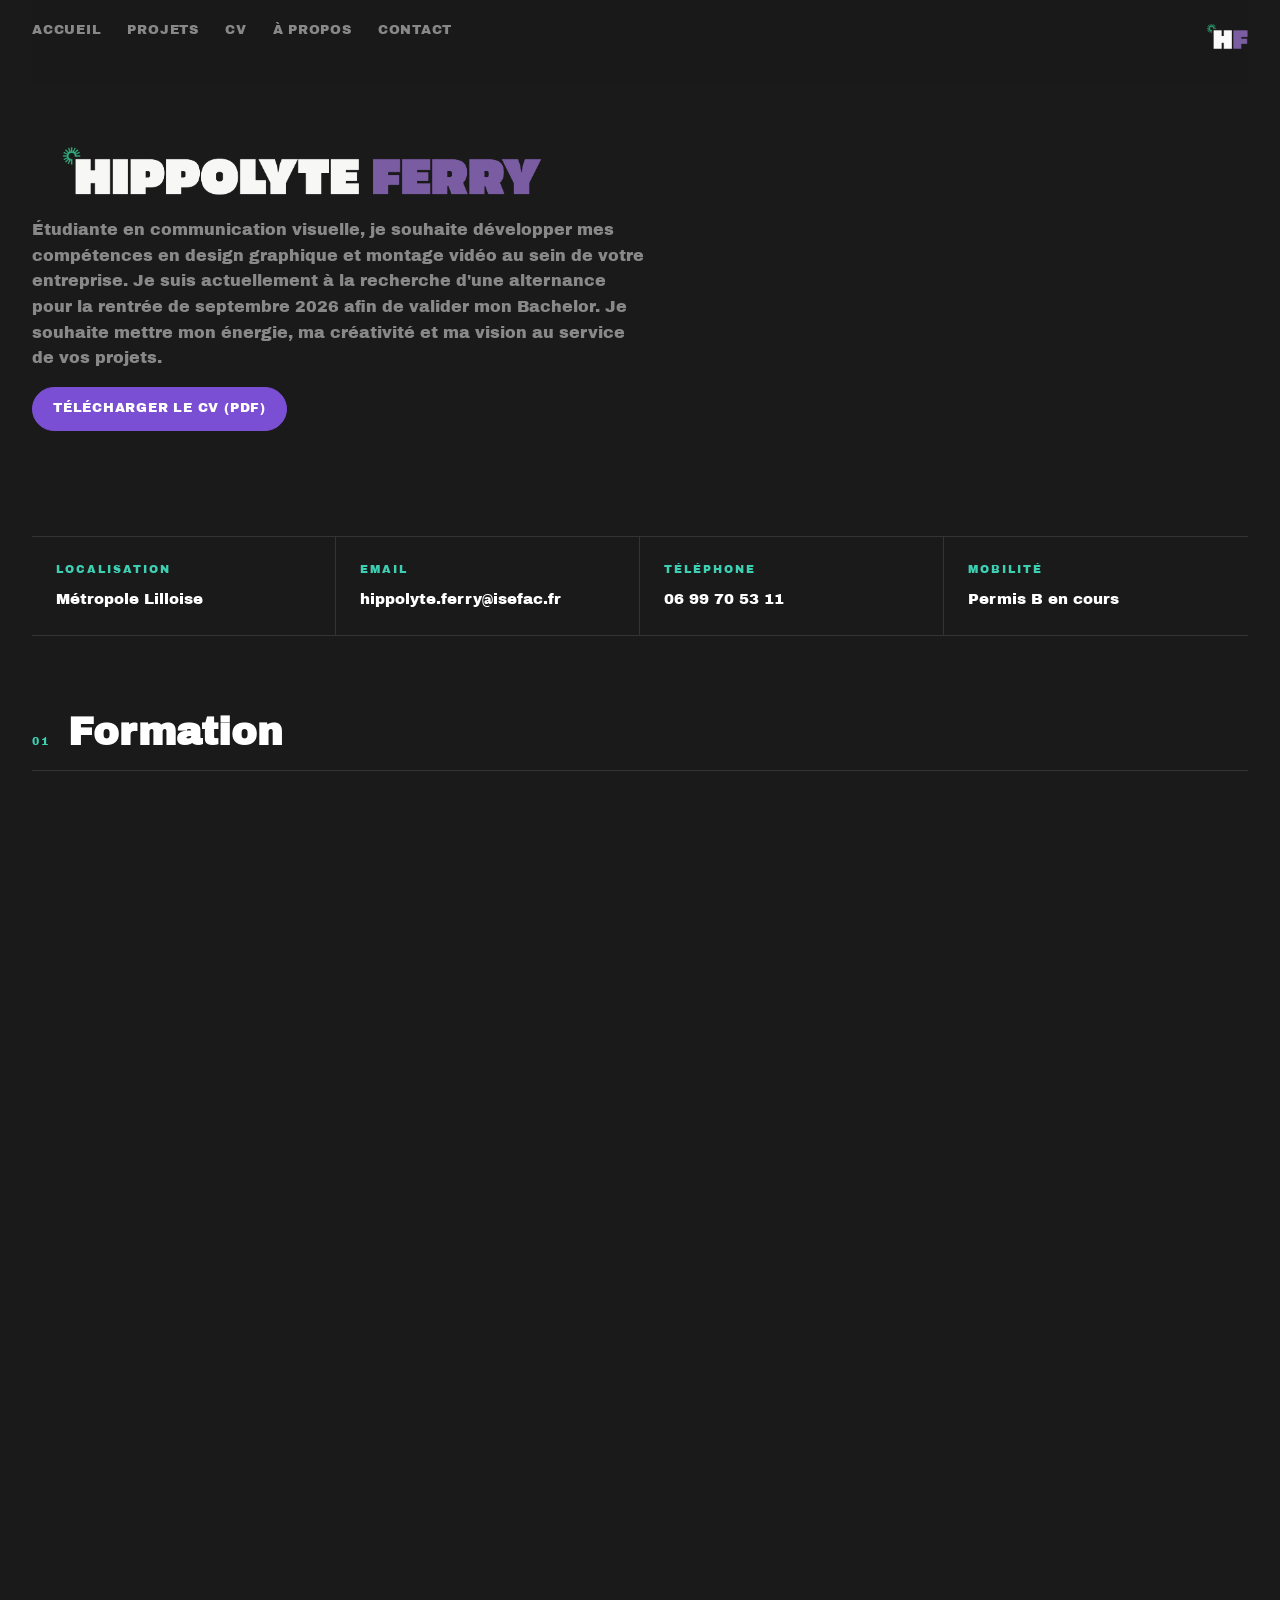
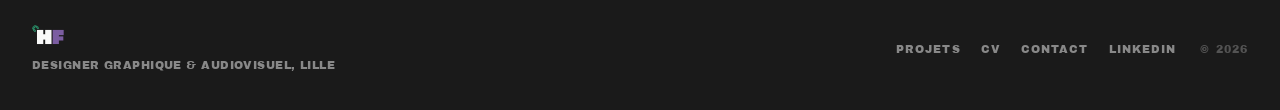
==== commit 6f37ff18: "Update portfolio: responsive design, mobile nav, CV logo, favicon & title - Full responsive overhaul" ====
--- a/cv.html
+++ b/cv.html
@@ -2,12 +2,13 @@
 <html lang="fr">
   <head>
     <meta charset="UTF-8" />
+    <link rel="icon" type="image/png" href="assets/media/logo/HF.png" />
     <meta name="viewport" content="width=device-width, initial-scale=1.0" />
-    <title>CV | Hippolyte Ferry</title>
+    <title>Hippolyte Ferry — Portfolio</title>
     <meta name="description" content="Curriculum vitae d'Hippolyte Ferry, étudiant en communication visuelle, designer graphique et audiovisuel." />
     <link rel="preconnect" href="https://fonts.googleapis.com" />
     <link rel="preconnect" href="https://fonts.gstatic.com" crossorigin />
-    <link href="https://fonts.googleapis.com/css2?family=Archivo:wght@400;500;600&family=Archivo+Black&display=swap" rel="stylesheet" />
+    <link rel="stylesheet" href="https://fonts.googleapis.com/css2?family=Archivo+Black&display=swap" />
     <link rel="stylesheet" href="styles.css" />
   </head>
   <body>
@@ -15,26 +16,32 @@
 
     <div class="site-shell">
       <header class="site-header">
-        <nav class="site-nav" aria-label="Navigation principale">
+        <nav class="site-nav" id="site-nav" aria-label="Navigation principale">
           <a href="index.html">Accueil</a>
           <a href="projets.html">Projets</a>
           <a href="cv.html">CV</a>
           <a href="index.html#about">À propos</a>
           <a href="index.html#contact">Contact</a>
         </nav>
-        <a class="brand" href="index.html" aria-label="Retour à l'accueil">H<span>F</span></a>
+        <a class="brand" href="index.html" aria-label="Retour à l'accueil"><img src="assets/media/logo/HF.png" alt="HF" class="brand-img"></a>
+        <button class="nav-toggle" aria-label="Ouvrir le menu" aria-expanded="false" aria-controls="site-nav">
+          <span class="nav-toggle__bar"></span>
+          <span class="nav-toggle__bar"></span>
+          <span class="nav-toggle__bar"></span>
+        </button>
       </header>
 
       <main id="top">
         <section class="case-intro reveal">
-          <p class="eyebrow">Curriculum vitae, 23 ans</p>
-          <h1>Hippolyte <em style="color:var(--c-purple);font-style:normal">Ferry</em></h1>
+          <h1 class="cv-logo-img"><img src="assets/media/logo/logo%20.png" alt="Ferry Hippolyte"></h1>
           <p class="case-lede">
-            Étudiant en communication visuelle, je souhaite développer mes
-            compétences en design graphique et montage vidéo au sein de votre
-            entreprise. Je suis actuellement à la recherche d'un stage du
-            11 mai au 31 juillet. Je souhaite apporter mon énergie et ma
-            vision créative à vos projets.
+            Étudiante en communication visuelle, je souhaite
+            développer mes compétences en design graphique
+            et montage vidéo au sein de votre entreprise. Je suis
+            actuellement à la recherche d'une alternance pour la
+            rentrée de septembre 2026 afin de valider mon
+            Bachelor. Je souhaite mettre mon énergie, ma
+            créativité et ma vision au service de vos projets.
           </p>
           <div class="hero-actions">
             <a class="button button--primary" href="assets/media/cv/cv-ferry-hippolyte.pdf" download>
@@ -247,8 +254,17 @@
       </main>
 
       <footer class="site-footer">
-        <span>Hippolyte Ferry</span>
-        <span id="year"></span>
+        <div class="footer-left">
+          <span class="footer-brand"><img src="assets/media/logo/HF.png" alt="HF" class="brand-img"></span>
+          <span class="footer-tagline">Designer graphique &amp; audiovisuel, Lille</span>
+        </div>
+        <nav class="footer-nav" aria-label="Navigation pied de page">
+          <a href="projets.html">Projets</a>
+          <a href="cv.html">CV</a>
+          <a href="mailto:hippolyte.ferry@isefac.fr">Contact</a>
+          <a href="https://www.linkedin.com/in/hippolyte-ferry-4ab2b821a/" target="_blank" rel="noreferrer">LinkedIn</a>
+        </nav>
+        <span class="footer-copy" id="year"></span>
       </footer>
     </div>
 
--- a/styles.css
+++ b/styles.css
@@ -9,7 +9,7 @@
   --c-purple-light: #9d6fe8;
   --c-teal: #3ecfb2;
   --f-main: 'Archivo Black', sans-serif;
-  --f-body: 'Archivo', sans-serif;
+  --f-body: 'Archivo Black', sans-serif;
   --max-width: 1440px;
   --r-sm: 6px;
   --r-md: 14px;
@@ -48,13 +48,13 @@
 h1, h2, h3 {
   margin: 0;
   font-family: var(--f-main);
-  font-weight: 400;
+  font-weight: 900;
 }
 
 ul { margin: 0; padding: 0; list-style: none; }
 
 .site-shell {
-  width: min(calc(100% - 40px), var(--max-width));
+  width: min(calc(100% - clamp(28px, 5vw, 80px)), var(--max-width));
   margin: 0 auto;
 }
 
@@ -76,17 +76,19 @@
 .site-header.is-scrolled { border-bottom-color: var(--c-border); }
 
 .brand {
-  font-family: var(--f-main);
-  font-size: 20px;
-  color: var(--c-white);
-  letter-spacing: 0;
-  text-transform: none;
+  display: flex;
+  align-items: center;
   transition: opacity 180ms ease;
 }
 
 .brand:hover { opacity: 0.8; }
 
-.brand span { color: var(--c-purple); }
+.brand-img {
+  display: block;
+  height: 36px;
+  width: auto;
+  object-fit: contain;
+}
 
 .site-nav {
   display: flex;
@@ -94,8 +96,10 @@
   align-items: center;
 }
 
+
 .site-nav a {
   font-family: var(--f-main);
+  font-weight: 500;
   font-size: 13px;
   letter-spacing: 0.06em;
   text-transform: uppercase;
@@ -108,8 +112,9 @@
 .hero,
 .project-hero {
   min-height: calc(100vh - 96px);
-  display: grid;
-  grid-template-columns: minmax(0, 1.15fr) minmax(300px, 0.85fr);
+  min-height: calc(100dvh - 76px);
+  display: grid;
+  grid-template-columns: minmax(0, 1.15fr) minmax(0, 0.85fr);
   align-items: center;
   gap: clamp(32px, 5vw, 72px);
   padding: clamp(36px, 6vw, 76px) 0 56px;
@@ -153,6 +158,7 @@
   align-items: center;
   gap: 14px;
   font-family: var(--f-main);
+  font-weight: 500;
   font-size: 13px;
   letter-spacing: 0.18em;
   text-transform: uppercase;
@@ -160,14 +166,29 @@
   margin-top: 6px;
 }
 
-.hero-tags .hero-star {
-  color: var(--c-teal);
-  font-size: 16px;
-  line-height: 1;
+.hero-tags .hero-shape {
+  display: inline-block;
+  height: 22px;
+  width: auto;
+  vertical-align: middle;
+  flex-shrink: 0;
+}
+
+/* Mobile : tout sur une seule ligne */
+@media (max-width: 640px) {
+  .hero-tags {
+    flex-wrap: nowrap;
+    gap: clamp(5px, 1.8vw, 12px);
+    font-size: clamp(8.5px, 2.7vw, 13px);
+    letter-spacing: 0.04em;
+  }
+  .hero-tags span { white-space: nowrap; }
+  .hero-tags .hero-shape { height: clamp(12px, 3.6vw, 20px); }
 }
 
 .eyebrow {
   font-family: var(--f-main);
+  font-weight: 500;
   font-size: 11px;
   text-transform: uppercase;
   letter-spacing: 0.2em;
@@ -191,6 +212,7 @@
   border-radius: var(--r-pill);
   border: 1px solid var(--c-border);
   font-family: var(--f-main);
+  font-weight: 500;
   font-size: 13px;
   letter-spacing: 0.06em;
   text-transform: uppercase;
@@ -288,7 +310,7 @@
 .panel-stat strong {
   font-family: var(--f-main);
   font-size: 14px;
-  font-weight: 400;
+  font-weight: 900;
   color: var(--c-white);
   line-height: 1.35;
 }
@@ -690,97 +712,139 @@
   .about-grid { grid-template-columns: 1fr; }
 }
 
-/* ── ABOUT FOLDER ── */
-.about-folder {
-  width: min(820px, 100%);
-  margin: clamp(48px, 7vw, 88px) auto clamp(24px, 4vw, 56px);
-  transform-origin: center;
-}
-
-.about-folder.reveal {
-  opacity: 0;
-  transition: transform 400ms ease, opacity 650ms ease;
-  transform: perspective(1100px) translateY(24px) rotate(-0.8deg)
-    rotateX(var(--about-rx, 0deg)) rotateY(var(--about-ry, 0deg)) scale(var(--about-sc, 1));
-}
-
-.about-folder.reveal.is-visible {
-  opacity: 1;
-  transform: perspective(1100px) translateY(0) rotate(-0.8deg)
-    rotateX(var(--about-rx, 0deg)) rotateY(var(--about-ry, 0deg)) scale(var(--about-sc, 1));
-}
-
-.about-folder.is-hovered { --about-sc: 1.005; }
-
-.about-folder__tabs {
-  display: flex;
-  gap: 10px;
-  padding-left: clamp(20px, 4vw, 40px);
-  position: relative;
-  z-index: 2;
-}
-
-.about-folder__tab {
+/* ── ABOUT ── */
+.about-layout {
+  display: grid;
+  grid-template-columns: 1fr 1.5fr;
+  gap: clamp(32px, 5vw, 72px);
+  align-items: start;
+}
+
+.about-title {
+  font-family: var(--f-main);
+  font-size: clamp(1.5rem, 2.4vw, 2.2rem);
+  line-height: 1.1;
+  color: var(--c-white);
+  margin: clamp(12px, 1.5vw, 20px) 0 0;
+}
+
+.about-col--left {
+  display: flex;
+  flex-direction: column;
+  gap: clamp(14px, 1.8vw, 20px);
+  border-right: 1px solid var(--c-border);
+  padding-right: clamp(24px, 4vw, 56px);
+  position: sticky;
+  top: 96px;
+}
+
+.about-col--right {
+  display: flex;
+  flex-direction: column;
+  gap: 14px;
+}
+
+.about-col--right p {
+  color: var(--c-white);
+  font-size: 1rem;
+  line-height: 1.75;
+}
+
+.about-lead {
+  font-size: 1.05rem !important;
+}
+
+@media (max-width: 768px) {
+  .about-layout {
+    grid-template-columns: 1fr;
+  }
+  .about-col--left {
+    border-right: none;
+    border-bottom: 1px solid var(--c-border);
+    padding-right: 0;
+    padding-bottom: 24px;
+    position: static;
+  }
+}
+
+/* left column — gap override only; border-right/padding-right handled in the main block above */
+.about-col--left {
+  gap: clamp(16px, 2vw, 24px);
+}
+
+.about-tag {
   display: inline-flex;
-  align-items: center;
-  gap: 10px;
-  padding: 14px 24px 26px;
-  margin-bottom: -18px;
-  border-radius: 18px 18px 0 0;
-  font-family: var(--f-main);
-  font-size: clamp(11px, 1.1vw, 13px);
-  letter-spacing: 0.04em;
+  align-self: flex-start;
+  font-family: var(--f-main);
+  font-size: 11px;
+  letter-spacing: 0.18em;
   text-transform: uppercase;
-  color: rgba(255, 255, 255, 0.55);
-  background: var(--c-surface);
-  transition: color 0.2s ease, transform 0.2s ease;
-}
-
-.about-folder__tab.is-active {
-  background: var(--c-purple);
-  color: var(--c-white);
-}
-
-.about-folder__tab--accent {
-  background: var(--c-teal);
-  color: #08110f;
-}
-
-.about-folder__hex {
-  width: 16px;
-  height: 16px;
-  background: currentColor;
-  opacity: 0.85;
-  clip-path: polygon(50% 0, 100% 25%, 100% 75%, 50% 100%, 0 75%, 0 25%);
-}
-
-.about-folder__body {
-  position: relative;
-  border-radius: clamp(18px, 2vw, 26px);
-  background: var(--c-purple);
-  padding: clamp(28px, 3.4vw, 44px);
-  overflow: hidden;
-  box-shadow:
-    0 2px 0 rgba(255, 255, 255, 0.14) inset,
-    0 36px 70px -24px rgba(0, 0, 0, 0.7),
-    0 18px 40px -28px rgba(123, 79, 212, 0.7);
-}
-
-.about-folder__body::after {
-  content: "";
-  position: absolute;
-  inset: 0;
-  background: radial-gradient(
-    260px circle at var(--about-mx, 50%) var(--about-my, 0%),
-    rgba(255, 255, 255, 0.1),
-    transparent 60%
-  );
-  opacity: 0;
-  transition: opacity 280ms ease;
-  pointer-events: none;
-}
-
-.about-folder.is-hovered .about-folder__body::after { opacity: 0.65; }
+  color: var(--c-teal);
+  border: 1px solid rgba(62, 207, 178, 0.35);
+  border-radius: var(--r-pill);
+  padding: 5px 14px;
+}
+
+.about-stat {
+  margin-top: auto;
+  padding-top: clamp(20px, 3vw, 36px);
+  border-top: 1px solid var(--c-border);
+}
+
+.about-stat__num {
+  display: block;
+  font-family: var(--f-main);
+  font-size: clamp(2.8rem, 5vw, 4.5rem);
+  font-weight: 900;
+  color: var(--c-purple);
+  line-height: 1;
+}
+
+.about-stat__label {
+  display: block;
+  font-family: var(--f-main);
+  font-size: 11px;
+  letter-spacing: 0.14em;
+  text-transform: uppercase;
+  color: var(--c-grey);
+  margin-top: 6px;
+}
+
+/* right column */
+.about-col--right {
+  display: flex;
+  flex-direction: column;
+  gap: clamp(20px, 2.5vw, 32px);
+}
+
+.about-skills {
+  display: flex;
+  flex-wrap: wrap;
+  gap: 8px;
+  padding-top: clamp(16px, 2vw, 24px);
+  border-top: 1px solid var(--c-border);
+}
+
+.about-skill {
+  font-family: var(--f-main);
+  font-size: 11px;
+  letter-spacing: 0.1em;
+  text-transform: uppercase;
+  border-radius: var(--r-sm);
+  padding: 5px 12px;
+}
+
+.about-skill:nth-child(odd) {
+  background: rgba(62, 207, 178, 0.12);
+  color: var(--c-teal);
+  border: 1px solid rgba(62, 207, 178, 0.3);
+}
+
+.about-skill:nth-child(even) {
+  background: rgba(123, 79, 212, 0.12);
+  color: var(--c-purple-light);
+  border: 1px solid rgba(123, 79, 212, 0.3);
+}
 
 /* apparition en cascade */
 .about-folder.is-armed .about-anim {
@@ -800,21 +864,14 @@
 /* surlignage progressif au scroll — chaque mot s'illumine */
 .about-word {
   --word-progress: 0;
-  display: inline-block;
+  display: inline;
   color: var(--c-white);
   opacity: var(--word-opacity, 0.18);
-  transform: translate3d(0, var(--word-shift, 0.32em), 0);
-  text-shadow: 0 0 var(--word-glow, 0px) rgba(255, 255, 255, 0.16);
-  transition:
-    opacity 180ms linear,
-    transform 180ms ease-out,
-    text-shadow 180ms ease-out,
-    color 180ms ease;
+  transition: opacity 180ms linear, color 180ms ease;
 }
 
 .about-word.is-lit {
   opacity: 1;
-  transform: translate3d(0, 0, 0);
   color: var(--c-white);
 }
 
@@ -858,18 +915,15 @@
 .about-folder__title {
   margin-top: 0;
   font-family: var(--f-main);
-  font-size: clamp(1.7rem, 3vw, 2.6rem);
-  line-height: 1.04;
-  color: var(--c-white);
-  max-width: 22ch;
+  font-size: clamp(1.5rem, 2.4vw, 2.2rem);
+  line-height: 1.1;
+  color: var(--c-white);
 }
 
 .about-folder__body .about-text {
   position: relative;
-  margin-top: clamp(18px, 2.2vw, 26px);
-  max-width: 70ch;
-  display: grid;
-  gap: 13px;
+  display: grid;
+  gap: 14px;
 }
 
 .about-folder__body .about-text::after {
@@ -879,9 +933,9 @@
   background: linear-gradient(
     90deg,
     transparent 0%,
-    rgba(255, 255, 255, 0.02) 34%,
-    rgba(255, 255, 255, 0.1) 50%,
-    rgba(255, 255, 255, 0.02) 66%,
+    rgba(255, 255, 255, 0.015) 34%,
+    rgba(255, 255, 255, 0.06) 50%,
+    rgba(255, 255, 255, 0.015) 66%,
     transparent 100%
   );
   opacity: var(--about-sheen-opacity, 0);
@@ -892,15 +946,15 @@
 }
 
 .about-folder__body .about-text p {
+  color: rgba(255, 255, 255, 0.55);
+  font-size: 0.95rem;
+  line-height: 1.75;
+}
+
+.about-folder__body .about-text .about-lead {
   color: rgba(255, 255, 255, 0.82);
   font-size: 1rem;
   line-height: 1.7;
-}
-
-.about-folder__body .about-text .about-lead {
-  color: var(--c-white);
-  font-size: 1.1rem;
-  line-height: 1.6;
 }
 
 /* ── CONTACT ── */
@@ -917,7 +971,7 @@
 
 .contact-layout {
   display: grid;
-  grid-template-columns: minmax(0, 1.08fr) minmax(420px, 0.92fr);
+  grid-template-columns: minmax(0, 1.08fr) minmax(0, 0.92fr);
   gap: clamp(54px, 8vw, 138px);
   align-items: start;
 }
@@ -963,6 +1017,7 @@
   display: inline-block;
   margin-bottom: 6px;
   font-family: var(--f-main);
+  font-weight: 500;
   font-size: 11px;
   letter-spacing: 0.16em;
   text-transform: uppercase;
@@ -1079,6 +1134,7 @@
   color: var(--c-grey);
   max-width: 56ch;
   line-height: 1.6;
+  margin-bottom: -6px;  /* compense l'interligne sous la dernière ligne → écarts égaux */
 }
 
 /* Feature block — cover + sidebar infos */
@@ -1608,13 +1664,48 @@
   .cv-entry { grid-template-columns: 120px 1fr; gap: 20px; }
 }
 @media (max-width: 720px) {
-  .cv-meta { grid-template-columns: 1fr; }
+  .cv-meta {
+    grid-template-columns: 1fr;
+    margin-top: 32px;
+  }
   .cv-meta__item {
     border-right: none;
     border-bottom: 1px solid var(--c-border);
+    padding: 16px 0;
+    gap: 6px;
   }
   .cv-meta__item:last-child { border-bottom: none; }
   .cv-entry { grid-template-columns: 1fr; gap: 8px; }
+}
+
+/* ── INTRO SCREEN ── */
+#site-intro {
+  position: fixed;
+  inset: 0;
+  z-index: 9999;
+  background: var(--c-bg-dark);
+  display: flex;
+  align-items: center;
+  justify-content: center;
+  transition: transform 700ms cubic-bezier(0.76, 0, 0.24, 1);
+}
+
+#site-intro.is-leaving {
+  transform: translateY(-100%);
+}
+
+.intro-logo {
+  display: block;
+  height: clamp(80px, 18vw, 160px);
+  width: auto;
+  object-fit: contain;
+  animation: intro-logo-in 500ms cubic-bezier(0.22, 1, 0.36, 1) both;
+  animation-delay: 100ms;
+}
+
+@keyframes intro-logo-in {
+  from { opacity: 0; transform: scale(0.88); }
+  to   { opacity: 1; transform: scale(1); }
 }
 
 /* ── INTRO ANIMATION ── */
@@ -1678,13 +1769,6 @@
     white-space: nowrap;
   }
 
-  .site-header a {
-    min-height: 44px;
-    display: inline-flex;
-    align-items: center;
-    white-space: nowrap;
-  }
-
   .hero-copy h1 {
     font-size: clamp(2.7rem, 13vw, 5rem);
     line-height: 0.95;
@@ -1697,7 +1781,6 @@
   }
 
   .stack-cards__head h2 {
-    font-size: clamp(1.08rem, 4.8vw, 1.35rem);
     line-height: 1.08;
   }
 
@@ -1724,22 +1807,8 @@
   .site-shell,
   .project-page .site-shell { width: min(calc(100% - 28px), var(--max-width)); }
 
-  .site-header,
   .site-footer,
   .hero-actions { flex-direction: column; align-items: flex-start; }
-
-  .site-header ul {
-    display: flex;
-    flex-wrap: nowrap;
-    gap: 10px;
-    overflow-x: auto;
-    padding-bottom: 6px;
-    scrollbar-width: none;
-  }
-
-  .site-header ul::-webkit-scrollbar {
-    display: none;
-  }
 
   .about-folder,
   .contact-copy,
@@ -1752,7 +1821,7 @@
   .panel-stack,
   .overview-grid { grid-template-columns: 1fr; }
 
-  .site-nav { gap: 14px; flex-wrap: wrap; }
+  /* .site-nav géré par le hamburger */
 
   .folder__cols,
   .folder__cols--3 { grid-template-columns: 1fr; }
@@ -1833,12 +1902,18 @@
   }
 
   .about-folder__body {
+    grid-template-columns: 1fr;
     padding: 22px;
   }
 
-  .about-folder__body .about-text {
-    max-width: none;
-  }
+  .about-col--left {
+    border-right: none;
+    border-bottom: 1px solid var(--c-border);
+    padding-right: 0;
+    padding-bottom: 24px;
+  }
+
+  .about-stat { margin-top: 16px; }
 
   .about-folder__body .about-text p,
   .project-text-block p:last-child,
@@ -1920,7 +1995,7 @@
 .stack-cards__head {
   display: grid;
   justify-items: center;
-  margin: 0 auto clamp(42px, 5vw, 68px);
+  margin: 0 auto clamp(64px, 8vw, 110px);
   width: min(100%, 1240px);
   max-width: 1240px;
 }
@@ -1929,10 +2004,10 @@
   display: grid;
   gap: 0.08em;
   font-family: var(--f-main);
-  font-size: clamp(3.1rem, 7.2vw, 7.4rem);
-  font-weight: 400;
+  font-size: clamp(2rem, 4.5vw, 4.8rem);
+  font-weight: 400; /* Archivo Black n'a qu'un poids — 900 = faux gras synthétique */
   line-height: 0.92;
-  letter-spacing: -0.055em;
+  letter-spacing: -0.03em;
   color: var(--c-white);
   text-transform: none;
   text-align: center;
@@ -2052,14 +2127,27 @@
 }
 
 @media (max-width: 720px) {
-  .stack-card { width: 88vw; }
-  .stack-card--1 { top: 70px;  margin-top: 0; }
-  .stack-card--2 { top: 150px; margin-top: -32vh; }
-  .stack-card--3 { top: 230px; margin-top: -32vh; }
-  .stack-card--4 { top: 310px; margin-top: -32vh; }
-  .stack-card__footer { padding: 14px 16px; min-height: 60px; }
-  .stack-card__title { font-size: 15px; }
-  .stack-card__cat { font-size: 10px; padding: 4px 9px; }
+  /* Effet d'empilement conservé, mais chevauchement réduit pour
+     qu'on voie bien l'image de chaque projet pendant le scroll */
+  .stack-cards__stage {
+    padding-bottom: 14vh;
+  }
+
+  .stack-card { width: min(300px, 80vw); }
+
+  .stack-card--1 { top: 64px;  margin-top: 0;     transform: rotate(-3deg); }
+  .stack-card--2 { top: 130px; margin-top: -20vh; transform: rotate(2.5deg); }
+  .stack-card--3 { top: 196px; margin-top: -20vh; transform: rotate(-2deg); }
+  .stack-card--4 { top: 262px; margin-top: -20vh; transform: rotate(2.5deg); }
+
+  .stack-card__footer { padding: 13px 15px; min-height: 54px; gap: 14px; }
+  .stack-card__title { font-size: 13px; line-height: 1.18; padding-right: 2px; }
+  .stack-card__num { font-size: 11px; }
+  .stack-card__cat {
+    font-size: 9px;
+    letter-spacing: 0.12em;
+    padding: 4px 8px;
+  }
 }
 
 /* ── HOVER REVEAL (projets phares) ── */
@@ -2289,6 +2377,14 @@
     grid-template-columns: 1fr;
   }
 
+  .about-col--left {
+    border-right: none;
+    padding-right: 0;
+    position: static;
+    border-bottom: 1px solid var(--c-border);
+    padding-bottom: 28px;
+  }
+
   .hero-copy,
   .hero-visual,
   .about-folder,
@@ -2328,37 +2424,12 @@
   }
 
   .stack-cards__head h2 {
-    font-size: clamp(1.2rem, 2.4vw, 1.65rem);
     line-height: 1.05;
   }
 }
 
 @media (max-width: 820px) {
-  .site-header {
-    gap: 14px;
-  }
-
-  .site-header nav,
-  .site-header ul {
-    width: 100%;
-    min-width: 0;
-  }
-
-  .site-header ul {
-    display: flex;
-    flex-wrap: nowrap;
-    gap: 10px;
-    overflow-x: auto;
-    padding-bottom: 6px;
-    scrollbar-width: none;
-  }
-
-  .site-header ul::-webkit-scrollbar {
-    display: none;
-  }
-
-  .filter-chip,
-  .site-header a {
+  .filter-chip {
     white-space: nowrap;
   }
 
@@ -2433,14 +2504,24 @@
     line-height: 1.5;
   }
 
+  .stack-cards {
+    padding-top: clamp(32px, 6vw, 48px);
+  }
+
   .stack-cards__head {
-    margin-bottom: 18px;
+    margin-bottom: clamp(48px, 14vw, 88px);
     padding-inline: 0;
   }
 
   .stack-cards__head h2 {
-    font-size: clamp(1.08rem, 4.8vw, 1.35rem);
-  }
+    font-size: clamp(1.7rem, 8vw, 2.5rem);
+    line-height: 1.02;
+  }
+
+  .stack-cards__stage {
+    padding-bottom: 14vh;
+  }
+
 
   .projects-toolbar {
     gap: 14px;
@@ -2505,9 +2586,20 @@
     padding: 18px;
   }
 
-  .project-text-block,
+  .project-text-block {
+    margin-top: 28px;
+  }
+
   .case-intro {
-    margin-top: 28px;
+    margin-top: 0;
+    padding: 8px 0 20px;
+    gap: 18px;
+  }
+
+  .case-lede {
+    max-width: 100%;
+    font-size: 0.98rem;
+    line-height: 1.55;
   }
 }
 
@@ -2665,3 +2757,474 @@
     aspect-ratio: auto;
   }
 }
+
+/* ═══════════════════════════════════════════════════════════
+   TEXT SCRAMBLE MOTION
+   ═══════════════════════════════════════════════════════════ */
+
+/* glow teal subtil pendant le décode du titre */
+.about-folder__title.is-scrambling {
+  text-shadow: 0 0 28px rgba(11, 235, 174, 0.18), 0 0 6px rgba(11, 235, 174, 0.08);
+}
+
+/* flash teal sur les mots-clés quand ils se décodent au scroll */
+@keyframes kw-flash-decode {
+  0%   { color: #0beaae; opacity: 0.55; }
+  18%  { color: #0beaae; opacity: 1; }
+  70%  { color: #0beaae; opacity: 0.85; }
+  100% { color: var(--c-white); opacity: 1; }
+}
+
+.about-kw.is-decoding {
+  animation: kw-flash-decode 750ms cubic-bezier(0.22, 1, 0.36, 1) forwards;
+}
+
+/* ═══════════════════════════════════════════════════════════
+   TASTE-SKILL UPGRADES
+   ═══════════════════════════════════════════════════════════ */
+
+/* ── Hero descriptor ── */
+.hero-desc {
+  font-family: var(--f-body);
+  font-size: clamp(1rem, 1.3vw, 1.18rem);
+  color: rgba(255, 255, 255, 0.55);
+  line-height: 1.5;
+  max-width: 38ch;
+  margin-top: -4px;
+}
+
+/* ── Project card : carte héro pleine largeur ── */
+.project-card--featured {
+  grid-column: 1 / -1;
+}
+
+.project-card--featured .project-media {
+  aspect-ratio: 21 / 9;
+}
+
+@media (max-width: 640px) {
+  .project-card--featured .project-media {
+    aspect-ratio: 4 / 3;
+  }
+}
+
+/* ── Gradient overlay plus fort pour meilleure lisibilité ── */
+.project-meta {
+  background: linear-gradient(
+    to top,
+    rgba(0, 0, 0, 0.92) 0%,
+    rgba(0, 0, 0, 0.55) 55%,
+    transparent 100%
+  );
+}
+
+/* ── Footer enrichi ── */
+.site-footer {
+  display: grid;
+  grid-template-columns: 1fr auto auto;
+  align-items: center;
+  gap: 24px;
+  padding: 28px 0 36px;
+  border-top: 1px solid var(--c-border);
+  margin-top: 0;
+}
+
+.footer-left {
+  display: flex;
+  flex-direction: column;
+  gap: 4px;
+}
+
+.footer-brand {
+  display: flex;
+  align-items: center;
+}
+
+.footer-brand .brand-img {
+  height: 28px;
+  width: auto;
+}
+
+.footer-tagline {
+  font-family: var(--f-body);
+  font-size: 11px;
+  color: var(--c-grey);
+  letter-spacing: 0.04em;
+}
+
+.footer-nav {
+  display: flex;
+  gap: 20px;
+  align-items: center;
+}
+
+.footer-nav a {
+  font-family: var(--f-main);
+  font-weight: 500;
+  font-size: 11px;
+  letter-spacing: 0.1em;
+  text-transform: uppercase;
+  color: var(--c-grey);
+  transition: color 180ms ease;
+}
+
+.footer-nav a:hover {
+  color: var(--c-purple-light);
+}
+
+.footer-copy {
+  font-family: var(--f-main);
+  font-weight: 500;
+  font-size: 11px;
+  letter-spacing: 0.1em;
+  text-transform: uppercase;
+  color: rgba(255, 255, 255, 0.25);
+}
+
+@media (max-width: 820px) {
+  .site-footer {
+    display: grid;
+    grid-template-columns: 1fr 1fr;
+    grid-template-rows: auto auto;
+    gap: 16px 24px;
+  }
+
+  .footer-left { grid-column: 1 / -1; }
+
+  .footer-nav { gap: 14px; }
+
+  .footer-copy { text-align: right; }
+}
+
+@media (max-width: 480px) {
+  .site-footer {
+    grid-template-columns: 1fr;
+    gap: 12px;
+  }
+
+  .footer-copy { text-align: left; }
+}
+
+/* ══════════════════════════════════════════════════════════
+   RESPONSIVE — CORRECTIONS & CONSOLIDATION
+   ══════════════════════════════════════════════════════════ */
+
+/* 1 ── Hero : passage en 1 colonne dès 860 px
+        (entre 720 et 1080 px la colonne texte se retrouvait à ~200 px) */
+@media (max-width: 860px) {
+  .hero {
+    grid-template-columns: 1fr;
+    min-height: auto;
+    gap: clamp(28px, 5vw, 48px);
+    padding-top: clamp(28px, 6vw, 56px);
+    padding-bottom: 48px;
+  }
+
+  .hero-headline {
+    font-size: clamp(28px, 7.5vw, 46px);
+  }
+
+  .hero-photo {
+    max-width: 280px;
+    margin: 0 auto;
+  }
+
+  .photo-sticker {
+    max-width: 260px;
+  }
+}
+
+/* 2 ── Hamburger + drawer mobile */
+
+.nav-toggle {
+  display: none;
+  flex-direction: column;
+  justify-content: center;
+  align-items: center;
+  gap: 5px;
+  width: 44px;
+  height: 44px;
+  border: none;
+  background: transparent;
+  cursor: pointer;
+  padding: 0;
+  flex-shrink: 0;
+  z-index: 9001;
+  position: relative;
+}
+
+.nav-toggle__bar {
+  display: block;
+  width: 22px;
+  height: 2px;
+  background: var(--c-white);
+  border-radius: 2px;
+  transform-origin: center;
+  transition: transform 280ms cubic-bezier(0.22, 1, 0.36, 1),
+              opacity  200ms ease,
+              width    200ms ease;
+}
+
+.nav-toggle[aria-expanded="true"] .nav-toggle__bar:nth-child(1) { transform: translateY(7px) rotate(45deg); }
+.nav-toggle[aria-expanded="true"] .nav-toggle__bar:nth-child(2) { opacity: 0; width: 0; }
+.nav-toggle[aria-expanded="true"] .nav-toggle__bar:nth-child(3) { transform: translateY(-7px) rotate(-45deg); }
+
+@media (max-width: 820px) {
+  .site-header {
+    flex-direction: row;
+    align-items: center;
+    justify-content: space-between;
+    padding: 14px 0;
+    z-index: 9001;
+  }
+
+  .nav-toggle { display: flex; }
+
+  /* ── Drawer latéral ── */
+  .site-nav {
+    position: fixed;
+    top: 0;
+    right: 0;
+    bottom: 0;
+    width: min(80vw, 300px);
+    z-index: 9000;
+
+    display: flex;
+    flex-direction: column;
+    align-items: stretch;
+    justify-content: flex-start;
+    gap: 0;
+
+    background: #0f0f0f;
+    border-left: 1px solid var(--c-border);
+
+    padding: 78px 0 40px;
+    overflow-y: auto;
+
+    transform: translateX(100%);
+    transition: transform 320ms cubic-bezier(0.22, 1, 0.36, 1);
+  }
+
+  .site-nav.is-open {
+    transform: translateX(0);
+  }
+
+  /* Overlay derrière le drawer */
+  body.nav-open::before {
+    content: "";
+    position: fixed;
+    inset: 0;
+    background: rgba(0, 0, 0, 0.55);
+    z-index: 8999;
+  }
+
+  body.nav-open { overflow: hidden; }
+
+  .site-nav a {
+    display: flex;
+    align-items: center;
+    justify-content: flex-start;
+    width: 100%;
+    box-sizing: border-box;
+    gap: 16px;
+    font-family: var(--f-main);
+    font-size: 12px;
+    letter-spacing: 0.1em;
+    text-transform: uppercase;
+    text-align: left;
+    color: var(--c-grey);
+    padding: 18px 26px;
+    border-bottom: 1px solid rgba(255, 255, 255, 0.05);
+    transition: color 180ms ease, background 180ms ease;
+    opacity: 1;
+    transform: none;
+    line-height: 1;
+  }
+
+  .site-nav a:first-child { border-top: 1px solid rgba(255, 255, 255, 0.05); }
+
+  /* Indicateur coloré à gauche */
+  .site-nav a::before {
+    content: "";
+    display: block;
+    width: 6px;
+    height: 6px;
+    border-radius: 50%;
+    flex-shrink: 0;
+    background: var(--c-grey);
+    transition: background 180ms ease;
+  }
+
+  .site-nav a:nth-child(1)::before { background: var(--c-teal); }
+  .site-nav a:nth-child(2)::before { background: var(--c-purple-light); }
+  .site-nav a:nth-child(3)::before { background: var(--c-teal); }
+  .site-nav a:nth-child(4)::before { background: var(--c-purple-light); }
+  .site-nav a:nth-child(5)::before { background: var(--c-teal); }
+
+  .site-nav a:hover,
+  .site-nav a:active {
+    color: var(--c-white);
+    background: rgba(255, 255, 255, 0.04);
+  }
+
+  .hero-actions {
+    flex-direction: row;
+    flex-wrap: wrap;
+  }
+}
+
+/* 3 ── Touch : descriptions de projets toujours visibles
+        (l'effet hover est inutilisable sur écrans tactiles) */
+@media (pointer: coarse) {
+  .project-meta > span:not(.project-category) {
+    opacity: 1;
+    transform: none;
+  }
+
+  /* Désactive aussi le cursor flottant hover-reveal */
+  .hover-reveal__cursor {
+    display: none;
+  }
+
+  .hover-reveal {
+    cursor: auto;
+  }
+}
+
+/* 4 ── About folder tabs : évite le débordement sur petits écrans */
+@media (max-width: 480px) {
+  .about-folder__tabs {
+    padding-left: 12px;
+    gap: 6px;
+    flex-wrap: wrap;
+  }
+
+  .about-folder__tab {
+    padding: 10px 14px 22px;
+    font-size: 11px;
+    gap: 7px;
+  }
+}
+
+/* 5 ── Stack cards : ajustement sur très petits écrans (≤ 400 px) */
+@media (max-width: 400px) {
+  .stack-card {
+    width: 92vw;
+  }
+
+  .stack-card--1 { top: 60px; }
+  .stack-card--2 { top: 130px; margin-top: -30vh; }
+  .stack-card--3 { top: 200px; margin-top: -30vh; }
+  .stack-card--4 { top: 270px; margin-top: -30vh; }
+}
+
+/* 6 ── Grille de projets : 1 colonne dès 640 px pour
+        des cartes suffisamment grandes sur mobile */
+@media (max-width: 640px) {
+  .projects-grid {
+    grid-template-columns: 1fr;
+    gap: 12px;
+  }
+
+  .project-card--full .project-media {
+    aspect-ratio: 4 / 3;
+  }
+}
+
+/* 7 ── Boutons hero : taille tactile confortable */
+@media (max-width: 480px) {
+  .button {
+    width: 100%;
+    justify-content: center;
+    min-height: 52px;
+    font-size: 14px;
+  }
+
+  .hero-actions {
+    flex-direction: column;
+  }
+}
+
+/* 8 ── Section heading-row : empilé dès 860 px */
+@media (max-width: 860px) {
+  .heading-row {
+    grid-template-columns: 1fr;
+    gap: 16px;
+  }
+}
+
+/* 9 ── Prévention d'overflow global sur tous les composants */
+.site-shell,
+.site-header,
+main,
+footer,
+section {
+  min-width: 0;
+}
+
+/* 10 ── Next-project : texte fluide sur très petit écran */
+@media (max-width: 480px) {
+  .next-project a {
+    font-size: clamp(2rem, 11vw, 3.5rem);
+    word-break: break-word;
+  }
+}
+
+/* 11 ── project-header meta : toujours lisible */
+@media (max-width: 720px) {
+  .project-header {
+    gap: clamp(20px, 4vw, 36px);
+    padding-top: clamp(24px, 4vw, 40px);
+  }
+}
+
+/* 12 ── Footer : géré dans le bloc grid à 480px ci-dessus */
+
+/* 13 ── Hover-reveal list : indice + titre sur mobile */
+@media (max-width: 540px) {
+  .hover-reveal__item a {
+    grid-template-columns: 36px 1fr;
+    gap: 12px;
+    padding: clamp(14px, 4vw, 22px) 4px;
+  }
+
+  .hr-title {
+    font-size: clamp(28px, 8vw, 52px);
+  }
+}
+
+/* 14 ── CV viewer : pleine hauteur lisible sur mobile */
+@media (max-width: 720px) {
+  .cv-viewer {
+    height: 75vh;
+    min-height: 480px;
+  }
+}
+
+/* 15 ── Ultra-large : capping du hero-headline */
+@media (min-width: 1600px) {
+  .hero-headline {
+    font-size: clamp(40px, 3.2vw, 56px);
+  }
+
+}
+
+/* CV logo image */
+.cv-logo-img {
+  margin: 0;
+  width: clamp(240px, 60vw, 540px);
+  aspect-ratio: 9.2;
+  overflow: hidden;
+  line-height: 0;
+  font-size: 0;
+}
+
+.cv-logo-img img {
+  display: block;
+  width: 100%;
+  height: 100%;
+  object-fit: cover;
+  object-position: 50% 47%;
+  image-rendering: -webkit-optimize-contrast;
+  image-rendering: crisp-edges;
+}
